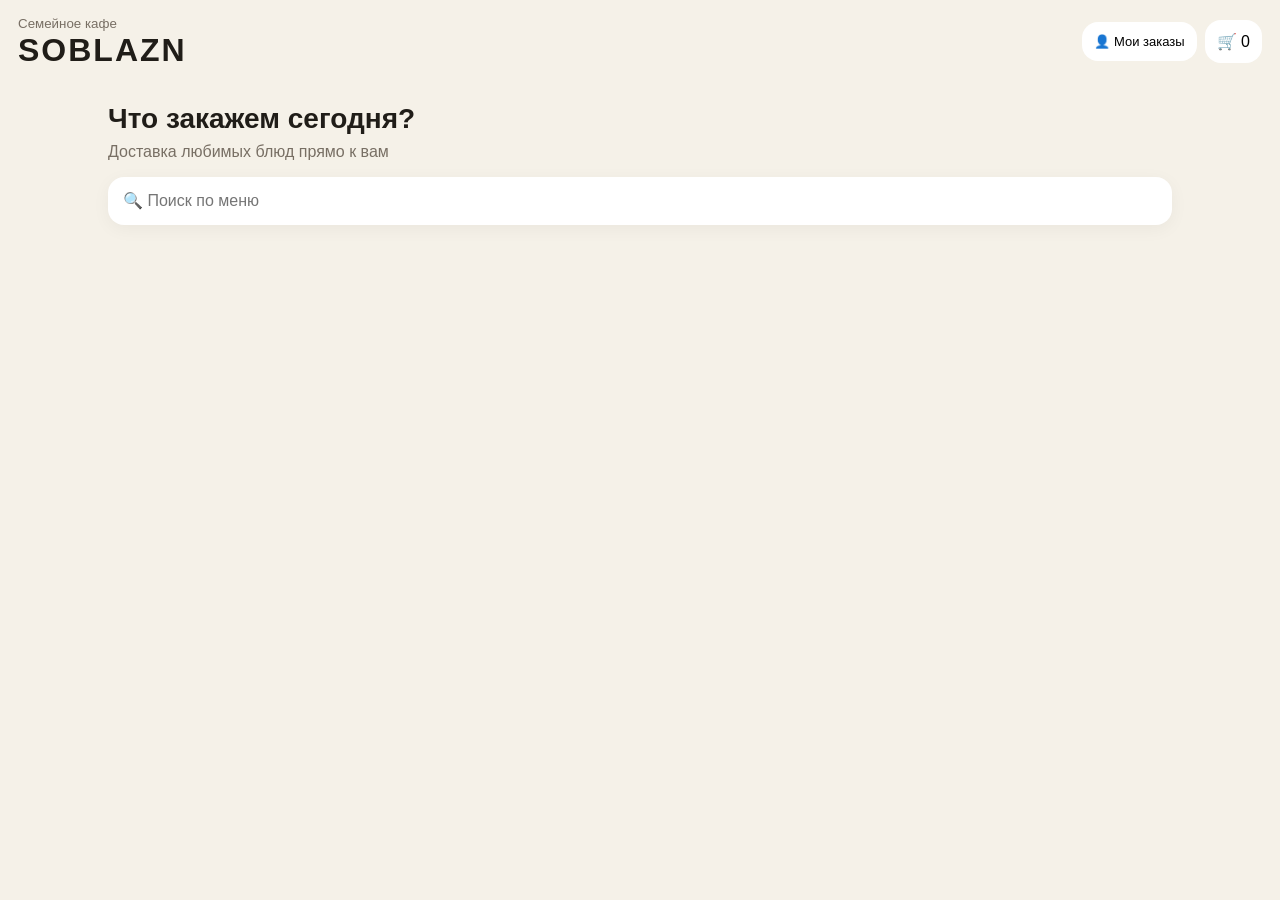
==== templates/index.html @ 17969cdb "Update index.html" ====
<!doctype html>
<html lang="ru">
<head>
  <meta charset="utf-8">
  <meta name="viewport" content="width=device-width,initial-scale=1,viewport-fit=cover">
  <title>SOBLAZN Delivery</title>
  <link rel="stylesheet" href="/static/style.css">
  <script src="https://telegram.org/js/telegram-web-app.js"></script>
</head>
<body>
<header>
  <div>
    <small>Семейное кафе</small>
    <h1>SOBLAZN</h1>
  </div>
  <div class="header-buttons">
    <button id="ordersTop" onclick="showMyOrders()">👤 Мои заказы</button>
    <button id="cartTop">🛒 <span id="cartCount">0</span></button>
  </div>
</header>

<section class="hero">
  <h2>Что закажем сегодня?</h2>
  <p>Доставка любимых блюд прямо к вам</p>
  <input id="search" placeholder="🔍 Поиск по меню">
</section>

<nav id="cats"></nav>
<main id="products"></main>

<div id="cartBar" class="cartbar hidden">
  <div>
    <b id="barCount"></b>
    <small id="barTotal"></small>
  </div>
  <button onclick="openCart()">Открыть корзину</button>
</div>

<div id="modal" class="modal hidden">
  <div class="sheet">
    <button class="close" onclick="closeModal()">✕</button>
    <div id="modalBody"></div>
  </div>
</div>

<script src="/static/app.js"></script>
</body>
</html>
---- static/style.css ----
:root{--bg:#f5f1e8;--card:#fff;--ink:#201d18;--accent:#9a2f23;--muted:#786f64}*{box-sizing:border-box}body{margin:0;background:var(--bg);color:var(--ink);font-family:Arial,sans-serif;padding-bottom:92px}header{position:sticky;top:0;z-index:5;display:flex;justify-content:space-between;align-items:center;padding:14px 18px;background:rgba(245,241,232,.95);backdrop-filter:blur(10px)}header small{color:var(--muted)}h1{margin:0;letter-spacing:2px}header button,.hero button{border:0;border-radius:16px;padding:12px;background:#fff;font-size:16px}.hero{padding:12px 18px 16px}.hero h2{font-size:28px;margin:8px 0}.hero p{color:var(--muted);margin-top:0}.hero input{width:100%;border:0;border-radius:16px;padding:15px;font-size:16px;box-shadow:0 4px 18px #0000000c}nav{display:flex;gap:8px;overflow:auto;padding:0 18px 14px;scrollbar-width:none}nav button{white-space:nowrap;border:0;background:#fff;padding:10px 14px;border-radius:999px}nav button.active{background:var(--accent);color:#fff}main{display:grid;grid-template-columns:repeat(2,minmax(0,1fr));gap:12px;padding:0 14px}.product{background:var(--card);border-radius:20px;padding:14px;min-height:180px;display:flex;flex-direction:column;box-shadow:0 5px 20px #0000000a}.thumb{height:80px;border-radius:14px;background:linear-gradient(135deg,#f0d6ae,#dba273);display:grid;place-items:center;font-size:36px}.product h3{font-size:15px;margin:10px 0 4px;line-height:1.25}.price{margin-top:auto;font-weight:bold}.add{border:0;background:var(--accent);color:#fff;border-radius:12px;padding:10px;margin-top:10px}.qty{display:flex;align-items:center;justify-content:space-between;margin-top:10px}.qty button{border:0;border-radius:10px;width:34px;height:34px;font-size:18px}.cartbar{position:fixed;bottom:12px;left:12px;right:12px;background:#201d18;color:#fff;border-radius:18px;padding:12px 14px;display:flex;justify-content:space-between;align-items:center;z-index:8}.cartbar small{display:block;color:#d7d0c7}.cartbar button{border:0;background:var(--accent);color:#fff;padding:12px;border-radius:12px}.hidden{display:none!important}.modal{position:fixed;inset:0;background:#0007;z-index:20;display:flex;align-items:flex-end}.sheet{background:var(--bg);width:100%;max-height:92vh;overflow:auto;border-radius:24px 24px 0 0;padding:22px 18px}.close{float:right;border:0;background:#fff;border-radius:50%;width:36px;height:36px}.cartrow{display:flex;justify-content:space-between;gap:10px;padding:12px 0;border-bottom:1px solid #ddd}.totals{background:#fff;border-radius:16px;padding:14px;margin:16px 0}.totals div{display:flex;justify-content:space-between;margin:8px 0}.totals .grand{font-size:20px;font-weight:bold}.form input,.form select,.form textarea{width:100%;padding:13px;margin:6px 0;border:1px solid #ddd;border-radius:12px;font-size:16px}.primary{width:100%;border:0;background:var(--accent);color:#fff;border-radius:14px;padding:15px;font-size:17px;margin-top:8px}@media(min-width:700px){main{grid-template-columns:repeat(4,1fr);max-width:1100px;margin:auto}.hero,nav{max-width:1100px;margin:auto}.sheet{max-width:620px;margin:auto;border-radius:24px}}.status-card{text-align:center}.status-main{font-size:1.25rem;font-weight:800;margin:12px 0 20px}.track{display:grid;grid-template-columns:repeat(5,1fr);gap:6px;margin:20px 0}.trackstep{opacity:.35;display:flex;flex-direction:column;align-items:center;gap:5px}.trackstep span{width:42px;height:42px;border-radius:50%;display:grid;place-items:center;background:#eee;font-size:20px}.trackstep small{font-size:11px;line-height:1.15}.trackstep.done{opacity:1}.trackstep.done span{background:#ffe3e8}.trackstep.current span{box-shadow:0 0 0 4px rgba(225,66,95,.18)}.muted{opacity:.65;font-size:13px}@media(max-width:520px){.track{gap:2px}.trackstep span{width:34px;height:34px;font-size:17px}.trackstep small{font-size:9px}}

.telegram-link{display:block;text-align:center;text-decoration:none;margin-top:14px;background:#229ED9!important;color:white!important}
.secondary{width:100%;margin-top:10px;padding:14px;border-radius:14px;border:1px solid #ddd;background:#fff;font-weight:700}

/* === SOBLAZN V8: Мои заказы === */
.header-buttons {
  display: flex;
  align-items: center;
  gap: 8px;
}

#ordersTop {
  font-size: 13px;
  white-space: nowrap;
}

.order-history-card {
  margin: 14px 0;
  padding: 16px;
  border: 1px solid rgba(0, 0, 0, 0.09);
  border-radius: 16px;
  background: #fff;
}

.order-history-card > div:first-child {
  display: flex;
  justify-content: space-between;
  align-items: flex-start;
  gap: 12px;
}

.order-history-card small {
  display: block;
  opacity: 0.65;
  font-size: 12px;
}

.order-items {
  margin: 12px 0;
}

.order-items div {
  display: flex;
  justify-content: space-between;
  gap: 10px;
  padding: 5px 0;
  font-size: 14px;
}

.order-history-total {
  display: flex;
  justify-content: space-between;
  margin: 12px 0;
  padding-top: 10px;
  border-top: 1px solid rgba(0, 0, 0, 0.08);
}

.order-history-card .primary,
.order-history-card .secondary {
  width: 100%;
  margin-top: 8px;
}

@media (max-width: 420px) {
  header h1 {
    font-size: 21px;
  }

  #ordersTop {
    padding: 8px 9px;
    font-size: 11px;
  }
}
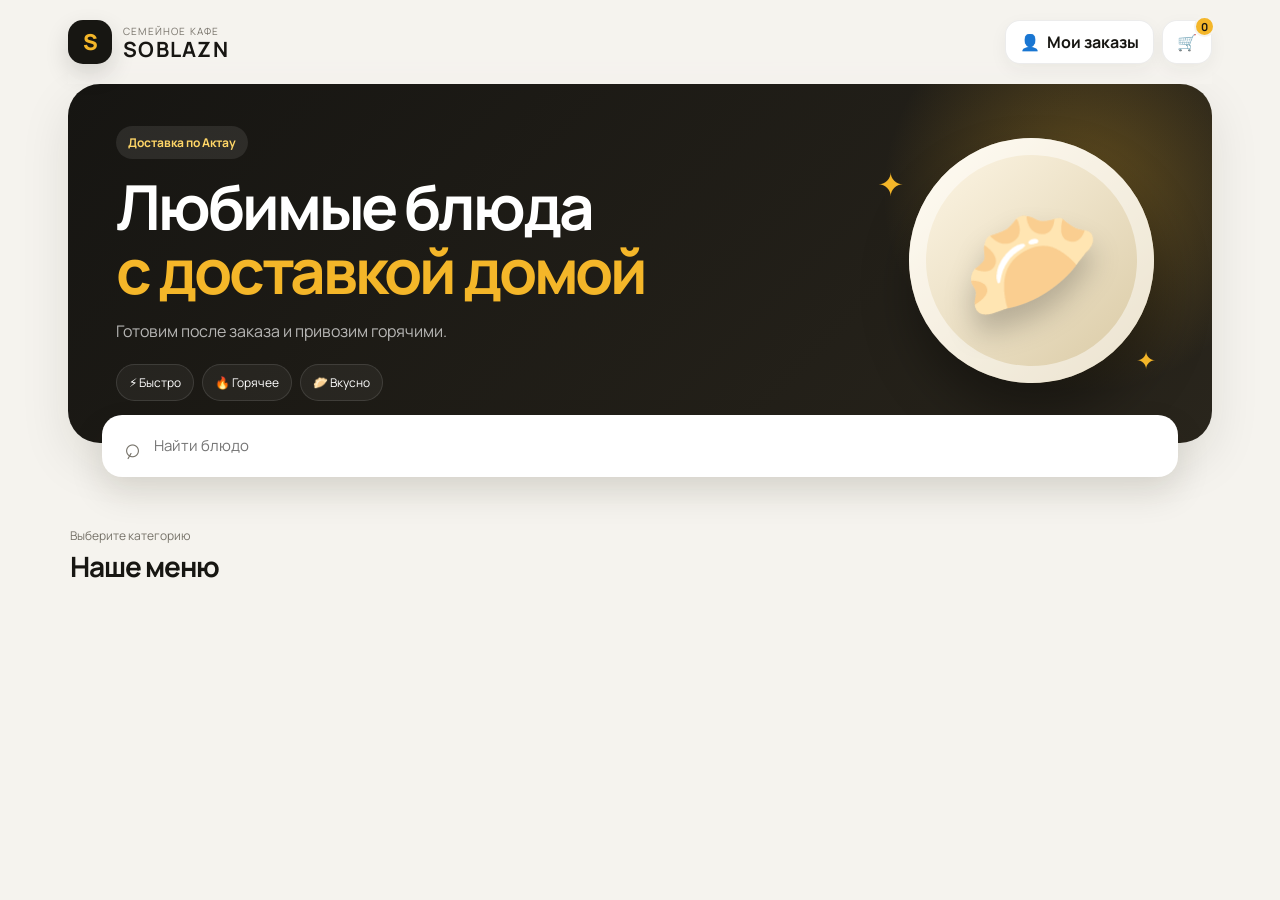
==== commit cbcdc55b: "Add files via upload" ====
--- a/templates/index.html
+++ b/templates/index.html
@@ -3,46 +3,86 @@
 <head>
   <meta charset="utf-8">
   <meta name="viewport" content="width=device-width,initial-scale=1,viewport-fit=cover">
+  <meta name="theme-color" content="#11100e">
   <title>SOBLAZN Delivery</title>
+  <link rel="preconnect" href="https://fonts.googleapis.com">
+  <link rel="preconnect" href="https://fonts.gstatic.com" crossorigin>
+  <link href="https://fonts.googleapis.com/css2?family=Manrope:wght@400;500;600;700;800&display=swap" rel="stylesheet">
   <link rel="stylesheet" href="/static/style.css">
   <script src="https://telegram.org/js/telegram-web-app.js"></script>
 </head>
 <body>
-<header>
-  <div>
-    <small>Семейное кафе</small>
-    <h1>SOBLAZN</h1>
+  <div class="app-shell">
+    <header class="topbar">
+      <div class="brand">
+        <div class="brand-mark">S</div>
+        <div>
+          <small>Семейное кафе</small>
+          <h1>SOBLAZN</h1>
+        </div>
+      </div>
+      <div class="header-buttons">
+        <button id="ordersTop" class="icon-btn orders-btn" onclick="showMyOrders()">
+          <span>👤</span><span class="desktop-label">Мои заказы</span>
+        </button>
+        <button id="cartTop" class="icon-btn cart-btn" aria-label="Корзина">
+          <span>🛒</span><span id="cartCount" class="cart-count">0</span>
+        </button>
+      </div>
+    </header>
+
+    <section class="hero">
+      <div class="hero-copy">
+        <div class="eyebrow">Доставка по Актау</div>
+        <h2>Любимые блюда<br><span>с доставкой домой</span></h2>
+        <p>Готовим после заказа и привозим горячими.</p>
+        <div class="hero-pills">
+          <span>⚡ Быстро</span>
+          <span>🔥 Горячее</span>
+          <span>🥟 Вкусно</span>
+        </div>
+      </div>
+      <div class="hero-art" aria-hidden="true">
+        <div class="plate"><span>🥟</span></div>
+        <div class="spark spark-one">✦</div>
+        <div class="spark spark-two">✦</div>
+      </div>
+    </section>
+
+    <section class="search-wrap">
+      <label class="search-box">
+        <span>⌕</span>
+        <input id="search" autocomplete="off" placeholder="Найти блюдо">
+      </label>
+    </section>
+
+    <section class="section-head">
+      <div>
+        <small>Выберите категорию</small>
+        <h2>Наше меню</h2>
+      </div>
+    </section>
+
+    <nav id="cats" class="categories" aria-label="Категории меню"></nav>
+    <main id="products" class="products"></main>
   </div>
-  <div class="header-buttons">
-    <button id="ordersTop" onclick="showMyOrders()">👤 Мои заказы</button>
-    <button id="cartTop">🛒 <span id="cartCount">0</span></button>
+
+  <div id="cartBar" class="cartbar hidden">
+    <div class="cartbar-info">
+      <span class="cartbar-icon">🛍️</span>
+      <div><b id="barCount"></b><small id="barTotal"></small></div>
+    </div>
+    <button onclick="openCart()">Корзина <span>→</span></button>
   </div>
-</header>
 
-<section class="hero">
-  <h2>Что закажем сегодня?</h2>
-  <p>Доставка любимых блюд прямо к вам</p>
-  <input id="search" placeholder="🔍 Поиск по меню">
-</section>
+  <div id="modal" class="modal hidden" onclick="event.target===this && closeModal()">
+    <div class="sheet">
+      <div class="sheet-handle"></div>
+      <button class="close" onclick="closeModal()" aria-label="Закрыть">✕</button>
+      <div id="modalBody"></div>
+    </div>
+  </div>
 
-<nav id="cats"></nav>
-<main id="products"></main>
-
-<div id="cartBar" class="cartbar hidden">
-  <div>
-    <b id="barCount"></b>
-    <small id="barTotal"></small>
-  </div>
-  <button onclick="openCart()">Открыть корзину</button>
-</div>
-
-<div id="modal" class="modal hidden">
-  <div class="sheet">
-    <button class="close" onclick="closeModal()">✕</button>
-    <div id="modalBody"></div>
-  </div>
-</div>
-
-<script src="/static/app.js"></script>
+  <script src="/static/app.js"></script>
 </body>
 </html>
--- a/static/style.css
+++ b/static/style.css
@@ -1,74 +1,37 @@
-:root{--bg:#f5f1e8;--card:#fff;--ink:#201d18;--accent:#9a2f23;--muted:#786f64}*{box-sizing:border-box}body{margin:0;background:var(--bg);color:var(--ink);font-family:Arial,sans-serif;padding-bottom:92px}header{position:sticky;top:0;z-index:5;display:flex;justify-content:space-between;align-items:center;padding:14px 18px;background:rgba(245,241,232,.95);backdrop-filter:blur(10px)}header small{color:var(--muted)}h1{margin:0;letter-spacing:2px}header button,.hero button{border:0;border-radius:16px;padding:12px;background:#fff;font-size:16px}.hero{padding:12px 18px 16px}.hero h2{font-size:28px;margin:8px 0}.hero p{color:var(--muted);margin-top:0}.hero input{width:100%;border:0;border-radius:16px;padding:15px;font-size:16px;box-shadow:0 4px 18px #0000000c}nav{display:flex;gap:8px;overflow:auto;padding:0 18px 14px;scrollbar-width:none}nav button{white-space:nowrap;border:0;background:#fff;padding:10px 14px;border-radius:999px}nav button.active{background:var(--accent);color:#fff}main{display:grid;grid-template-columns:repeat(2,minmax(0,1fr));gap:12px;padding:0 14px}.product{background:var(--card);border-radius:20px;padding:14px;min-height:180px;display:flex;flex-direction:column;box-shadow:0 5px 20px #0000000a}.thumb{height:80px;border-radius:14px;background:linear-gradient(135deg,#f0d6ae,#dba273);display:grid;place-items:center;font-size:36px}.product h3{font-size:15px;margin:10px 0 4px;line-height:1.25}.price{margin-top:auto;font-weight:bold}.add{border:0;background:var(--accent);color:#fff;border-radius:12px;padding:10px;margin-top:10px}.qty{display:flex;align-items:center;justify-content:space-between;margin-top:10px}.qty button{border:0;border-radius:10px;width:34px;height:34px;font-size:18px}.cartbar{position:fixed;bottom:12px;left:12px;right:12px;background:#201d18;color:#fff;border-radius:18px;padding:12px 14px;display:flex;justify-content:space-between;align-items:center;z-index:8}.cartbar small{display:block;color:#d7d0c7}.cartbar button{border:0;background:var(--accent);color:#fff;padding:12px;border-radius:12px}.hidden{display:none!important}.modal{position:fixed;inset:0;background:#0007;z-index:20;display:flex;align-items:flex-end}.sheet{background:var(--bg);width:100%;max-height:92vh;overflow:auto;border-radius:24px 24px 0 0;padding:22px 18px}.close{float:right;border:0;background:#fff;border-radius:50%;width:36px;height:36px}.cartrow{display:flex;justify-content:space-between;gap:10px;padding:12px 0;border-bottom:1px solid #ddd}.totals{background:#fff;border-radius:16px;padding:14px;margin:16px 0}.totals div{display:flex;justify-content:space-between;margin:8px 0}.totals .grand{font-size:20px;font-weight:bold}.form input,.form select,.form textarea{width:100%;padding:13px;margin:6px 0;border:1px solid #ddd;border-radius:12px;font-size:16px}.primary{width:100%;border:0;background:var(--accent);color:#fff;border-radius:14px;padding:15px;font-size:17px;margin-top:8px}@media(min-width:700px){main{grid-template-columns:repeat(4,1fr);max-width:1100px;margin:auto}.hero,nav{max-width:1100px;margin:auto}.sheet{max-width:620px;margin:auto;border-radius:24px}}.status-card{text-align:center}.status-main{font-size:1.25rem;font-weight:800;margin:12px 0 20px}.track{display:grid;grid-template-columns:repeat(5,1fr);gap:6px;margin:20px 0}.trackstep{opacity:.35;display:flex;flex-direction:column;align-items:center;gap:5px}.trackstep span{width:42px;height:42px;border-radius:50%;display:grid;place-items:center;background:#eee;font-size:20px}.trackstep small{font-size:11px;line-height:1.15}.trackstep.done{opacity:1}.trackstep.done span{background:#ffe3e8}.trackstep.current span{box-shadow:0 0 0 4px rgba(225,66,95,.18)}.muted{opacity:.65;font-size:13px}@media(max-width:520px){.track{gap:2px}.trackstep span{width:34px;height:34px;font-size:17px}.trackstep small{font-size:9px}}
-
-.telegram-link{display:block;text-align:center;text-decoration:none;margin-top:14px;background:#229ED9!important;color:white!important}
-.secondary{width:100%;margin-top:10px;padding:14px;border-radius:14px;border:1px solid #ddd;background:#fff;font-weight:700}
-
-/* === SOBLAZN V8: Мои заказы === */
-.header-buttons {
-  display: flex;
-  align-items: center;
-  gap: 8px;
+:root {
+  --bg: #f5f3ee;
+  --surface: #ffffff;
+  --ink: #171612;
+  --muted: #77736a;
+  --gold: #f4b629;
+  --gold-2: #ffd667;
+  --dark: #171612;
+  --line: rgba(23,22,18,.08);
+  --shadow: 0 18px 50px rgba(34,28,14,.10);
+  --radius: 24px;
 }
-
-#ordersTop {
-  font-size: 13px;
-  white-space: nowrap;
-}
-
-.order-history-card {
-  margin: 14px 0;
-  padding: 16px;
-  border: 1px solid rgba(0, 0, 0, 0.09);
-  border-radius: 16px;
-  background: #fff;
-}
-
-.order-history-card > div:first-child {
-  display: flex;
-  justify-content: space-between;
-  align-items: flex-start;
-  gap: 12px;
-}
-
-.order-history-card small {
-  display: block;
-  opacity: 0.65;
-  font-size: 12px;
-}
-
-.order-items {
-  margin: 12px 0;
-}
-
-.order-items div {
-  display: flex;
-  justify-content: space-between;
-  gap: 10px;
-  padding: 5px 0;
-  font-size: 14px;
-}
-
-.order-history-total {
-  display: flex;
-  justify-content: space-between;
-  margin: 12px 0;
-  padding-top: 10px;
-  border-top: 1px solid rgba(0, 0, 0, 0.08);
-}
-
-.order-history-card .primary,
-.order-history-card .secondary {
-  width: 100%;
-  margin-top: 8px;
-}
-
-@media (max-width: 420px) {
-  header h1 {
-    font-size: 21px;
-  }
-
-  #ordersTop {
-    padding: 8px 9px;
-    font-size: 11px;
-  }
-}
+*{box-sizing:border-box}
+html{scroll-behavior:smooth}
+body{margin:0;font-family:Manrope,system-ui,-apple-system,sans-serif;background:var(--bg);color:var(--ink);padding-bottom:110px}
+button,input,textarea,select{font:inherit}
+button{cursor:pointer}
+.app-shell{width:min(1180px,100%);margin:auto;padding:0 18px}
+.topbar{height:84px;display:flex;align-items:center;justify-content:space-between;position:sticky;top:0;z-index:20;background:rgba(245,243,238,.88);backdrop-filter:blur(16px)}
+.brand{display:flex;align-items:center;gap:11px}.brand-mark{width:44px;height:44px;border-radius:15px;background:var(--dark);color:var(--gold);display:grid;place-items:center;font-weight:800;font-size:22px;box-shadow:0 10px 25px rgba(0,0,0,.14)}
+.brand small{display:block;color:var(--muted);font-size:10px;letter-spacing:.12em;text-transform:uppercase}.brand h1{margin:1px 0 0;font-size:21px;line-height:1;letter-spacing:.06em}
+.header-buttons{display:flex;gap:8px}.icon-btn{border:1px solid var(--line);background:var(--surface);height:44px;border-radius:15px;padding:0 14px;display:flex;align-items:center;gap:7px;font-weight:700;color:var(--ink);box-shadow:0 6px 18px rgba(35,30,20,.05)}.cart-btn{position:relative;min-width:48px;justify-content:center}.cart-count{position:absolute;right:-4px;top:-5px;min-width:21px;height:21px;border-radius:20px;background:var(--gold);display:grid;place-items:center;font-size:11px;border:2px solid var(--bg)}
+.hero{min-height:330px;border-radius:32px;background:linear-gradient(135deg,#161512 0%,#29251c 100%);color:#fff;padding:42px 48px;display:grid;grid-template-columns:1.25fr .75fr;align-items:center;overflow:hidden;position:relative;box-shadow:var(--shadow)}
+.hero:before{content:"";position:absolute;width:420px;height:420px;border-radius:50%;background:radial-gradient(circle,rgba(244,182,41,.30),transparent 67%);right:-80px;top:-100px}.hero-copy{position:relative;z-index:2}.eyebrow{display:inline-flex;padding:8px 12px;border-radius:99px;background:rgba(255,255,255,.09);font-size:12px;font-weight:700;color:var(--gold-2);margin-bottom:16px}.hero h2{font-size:clamp(34px,5vw,62px);line-height:1.03;margin:0;letter-spacing:-.05em}.hero h2 span{color:var(--gold)}.hero p{color:rgba(255,255,255,.68);font-size:16px;margin:17px 0 22px}.hero-pills{display:flex;flex-wrap:wrap;gap:8px}.hero-pills span{font-size:12px;padding:9px 12px;border:1px solid rgba(255,255,255,.11);border-radius:99px;background:rgba(255,255,255,.05)}
+.hero-art{position:relative;height:250px;z-index:2}.plate{position:absolute;right:10px;top:0;width:245px;height:245px;border-radius:50%;background:linear-gradient(145deg,#fff8e8,#d8c8a2);display:grid;place-items:center;box-shadow:0 30px 50px rgba(0,0,0,.35),inset 0 0 0 17px rgba(255,255,255,.48);transform:rotate(-8deg)}.plate span{font-size:110px;filter:drop-shadow(0 18px 14px rgba(0,0,0,.22));transform:rotate(8deg)}.spark{position:absolute;color:var(--gold);font-size:32px}.spark-one{right:260px;top:24px}.spark-two{right:8px;bottom:12px;font-size:24px}
+.search-wrap{margin-top:-28px;position:relative;z-index:5;padding:0 34px}.search-box{height:62px;background:#fff;border-radius:20px;display:flex;align-items:center;gap:12px;padding:0 20px;box-shadow:0 16px 35px rgba(40,32,12,.12);border:1px solid rgba(255,255,255,.7)}.search-box span{font-size:28px;color:var(--muted);transform:rotate(-15deg)}.search-box input{border:0;outline:0;width:100%;font-size:15px;background:transparent;color:var(--ink)}
+.section-head{display:flex;justify-content:space-between;align-items:end;margin:46px 2px 14px}.section-head small{color:var(--muted);font-size:12px}.section-head h2{margin:2px 0 0;font-size:28px;letter-spacing:-.04em}
+.categories{display:flex;gap:9px;overflow-x:auto;padding:3px 2px 13px;scrollbar-width:none;position:sticky;top:83px;z-index:15;background:linear-gradient(var(--bg) 72%,transparent)}.categories::-webkit-scrollbar{display:none}.categories button{flex:0 0 auto;border:1px solid var(--line);background:#fff;color:var(--muted);border-radius:14px;padding:11px 16px;font-weight:700;font-size:13px;transition:.2s}.categories button.active{background:var(--dark);color:#fff;border-color:var(--dark);box-shadow:0 8px 20px rgba(0,0,0,.16)}
+.products{display:grid;grid-template-columns:repeat(4,1fr);gap:15px;padding:6px 0 28px}.product{background:var(--surface);border-radius:22px;padding:12px;min-width:0;border:1px solid rgba(23,22,18,.05);box-shadow:0 10px 30px rgba(38,31,17,.06);display:flex;flex-direction:column;transition:.22s}.product:hover{transform:translateY(-3px);box-shadow:0 18px 38px rgba(38,31,17,.10)}.thumb{height:155px;border-radius:17px;background:linear-gradient(145deg,#fff8e6,#f0dca8);display:grid;place-items:center;font-size:68px;position:relative;overflow:hidden}.thumb:after{content:"";position:absolute;width:105px;height:18px;border-radius:50%;background:rgba(38,28,7,.13);bottom:18px;filter:blur(8px)}.thumb::first-letter{position:relative;z-index:2}.product h3{font-size:15px;line-height:1.32;margin:14px 4px 8px;min-height:40px}.price{font-weight:800;font-size:18px;margin:0 4px 12px}.add,.primary{width:100%;border:0;background:var(--gold);color:#17120a;border-radius:14px;padding:12px 14px;font-weight:800;transition:.2s}.add:hover,.primary:hover{filter:brightness(.97);transform:translateY(-1px)}.qty{display:grid;grid-template-columns:42px 1fr 42px;align-items:center;text-align:center;background:#f5f2e9;border-radius:14px;overflow:hidden}.qty button,.cartrow button{border:0;background:transparent;font-size:22px;height:43px;font-weight:700}.qty b{font-size:15px}
+.cartbar{position:fixed;left:50%;bottom:max(18px,env(safe-area-inset-bottom));transform:translateX(-50%);z-index:30;width:min(650px,calc(100% - 28px));background:var(--dark);color:#fff;border-radius:22px;padding:10px 10px 10px 14px;display:flex;align-items:center;justify-content:space-between;box-shadow:0 20px 55px rgba(0,0,0,.3)}.cartbar-info{display:flex;align-items:center;gap:10px}.cartbar-icon{width:43px;height:43px;border-radius:14px;background:rgba(255,255,255,.08);display:grid;place-items:center}.cartbar b,.cartbar small{display:block}.cartbar small{color:rgba(255,255,255,.65);font-size:12px;margin-top:2px}.cartbar button{border:0;border-radius:15px;background:var(--gold);font-weight:800;padding:13px 18px;color:#18130b}.cartbar button span{margin-left:6px}.hidden{display:none!important}
+.modal{position:fixed;inset:0;background:rgba(12,11,9,.62);backdrop-filter:blur(6px);z-index:50;display:flex;align-items:flex-end;justify-content:center;padding:18px}.sheet{width:min(680px,100%);max-height:90vh;overflow:auto;background:#fff;border-radius:28px 28px 22px 22px;padding:28px 22px 24px;position:relative;box-shadow:0 -20px 60px rgba(0,0,0,.24)}.sheet-handle{width:46px;height:5px;border-radius:5px;background:#dedbd3;position:absolute;top:10px;left:50%;transform:translateX(-50%)}.close{position:absolute;right:17px;top:18px;width:38px;height:38px;border-radius:13px;border:0;background:#f3f1ec;color:#666}.sheet h2{margin:4px 48px 20px 0;font-size:26px;letter-spacing:-.04em}.cartrow{display:flex;justify-content:space-between;align-items:center;gap:12px;padding:14px 0;border-bottom:1px solid var(--line)}.cartrow small{color:var(--muted)}.cartrow>div:last-child{display:flex;align-items:center;gap:6px;background:#f5f2ea;border-radius:12px;padding:0 4px}.totals{margin:18px 0}.totals>div{display:flex;justify-content:space-between;padding:6px 0;color:var(--muted)}.totals .grand{font-size:19px;color:var(--ink);border-top:1px solid var(--line);padding-top:14px;margin-top:8px}.form{display:grid;gap:11px}.form input,.form textarea,.form select{width:100%;border:1px solid var(--line);background:#f8f7f3;border-radius:14px;padding:14px;outline:none}.form textarea{min-height:88px;resize:vertical}.form input:focus,.form textarea:focus,.form select:focus{border-color:var(--gold);box-shadow:0 0 0 3px rgba(244,182,41,.13)}.secondary{width:100%;border:1px solid var(--line);background:#f7f5f0;color:var(--ink);border-radius:14px;padding:12px 14px;font-weight:750}.telegram-link{display:block;text-align:center;text-decoration:none;margin:14px 0}.muted{color:var(--muted);font-size:13px}
+.status-card{text-align:center}.status-main{display:inline-block;background:#fff6da;color:#7f5a00;border-radius:99px;padding:9px 14px;font-weight:800;font-size:13px}.track{display:grid;grid-template-columns:repeat(5,1fr);gap:4px;margin:26px 0}.trackstep{position:relative;opacity:.38}.trackstep:after{content:"";position:absolute;height:3px;background:#ddd9cf;left:65%;right:-35%;top:18px}.trackstep:last-child:after{display:none}.trackstep span{width:38px;height:38px;border-radius:50%;background:#eeeae1;display:grid;place-items:center;margin:auto;position:relative;z-index:2}.trackstep small{display:block;font-size:9px;margin-top:7px}.trackstep.done{opacity:1}.trackstep.done span{background:var(--gold)}.trackstep.done:after{background:var(--gold)}
+.order-history-card{margin:14px 0;padding:16px;border:1px solid var(--line);border-radius:18px;background:#fff}.order-history-card>div:first-child{display:flex;justify-content:space-between;gap:12px}.order-history-card small{color:var(--muted);font-size:11px}.order-items{margin:12px 0}.order-items div{display:flex;justify-content:space-between;gap:10px;padding:5px 0;font-size:13px}.order-history-total{display:flex;justify-content:space-between;padding:12px 0;border-top:1px solid var(--line)}.order-history-card .primary,.order-history-card .secondary{margin-top:8px}
+@media(max-width:900px){.products{grid-template-columns:repeat(3,1fr)}.hero{grid-template-columns:1fr .65fr;padding:36px}.plate{width:210px;height:210px}.plate span{font-size:92px}}
+@media(max-width:650px){body{padding-bottom:100px}.app-shell{padding:0 12px}.topbar{height:72px}.brand-mark{width:40px;height:40px}.brand h1{font-size:18px}.desktop-label{display:none}.icon-btn{padding:0 12px;height:41px}.hero{min-height:278px;padding:29px 24px;grid-template-columns:1fr;border-radius:26px}.hero h2{font-size:36px}.hero p{font-size:13px;margin:13px 0 18px}.hero-art{position:absolute;right:-55px;bottom:-60px;height:190px;width:190px;opacity:.56}.plate{width:185px;height:185px}.plate span{font-size:80px}.spark{display:none}.search-wrap{padding:0 13px;margin-top:-25px}.search-box{height:56px;border-radius:17px}.section-head{margin-top:36px}.section-head h2{font-size:24px}.categories{top:71px;margin:0 -12px;padding-left:12px;padding-right:12px}.products{grid-template-columns:repeat(2,1fr);gap:10px}.product{padding:9px;border-radius:18px}.thumb{height:122px;font-size:55px;border-radius:14px}.product h3{font-size:13px;margin:11px 3px 7px;min-height:35px}.price{font-size:16px;margin:0 3px 9px}.add{padding:10px 8px;font-size:12px}.qty{grid-template-columns:36px 1fr 36px}.qty button{height:38px}.modal{padding:0;align-items:flex-end}.sheet{border-radius:27px 27px 0 0;max-height:92vh;padding-bottom:max(24px,env(safe-area-inset-bottom))}.trackstep small{font-size:8px}}
+@media(max-width:360px){.hero h2{font-size:31px}.products{gap:8px}.thumb{height:106px}.product h3{font-size:12px}.price{font-size:15px}}
+.empty-state{grid-column:1/-1;text-align:center;padding:54px 20px;color:var(--muted)}.empty-state div{font-size:40px;margin-bottom:10px}.empty-state b,.empty-state small{display:block}.empty-state b{color:var(--ink);margin-bottom:5px}
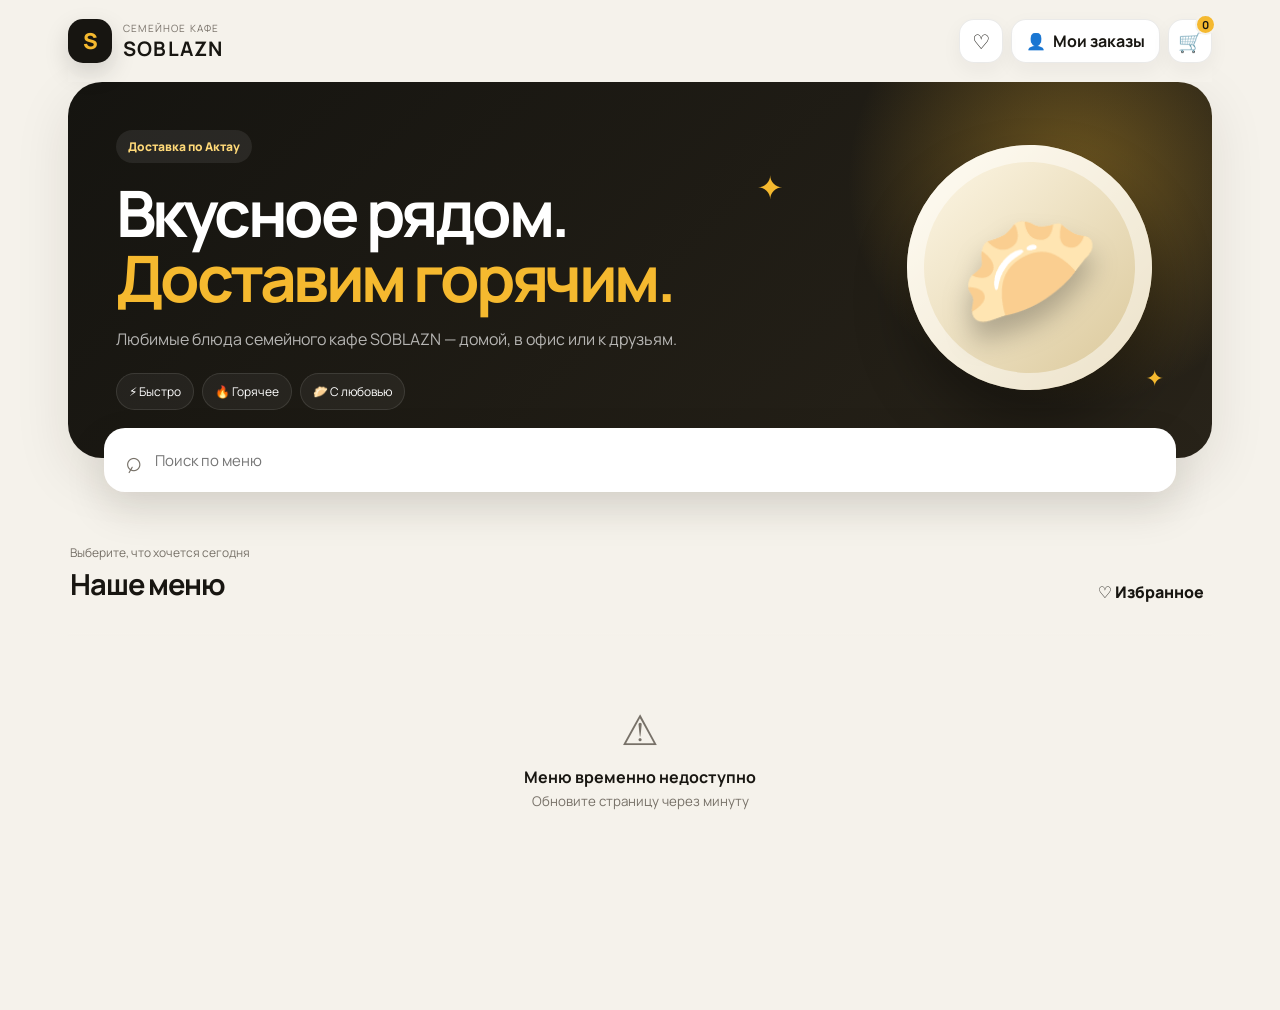
==== commit fc6e338f: "Add files via upload" ====
--- a/templates/index.html
+++ b/templates/index.html
@@ -3,86 +3,62 @@
 <head>
   <meta charset="utf-8">
   <meta name="viewport" content="width=device-width,initial-scale=1,viewport-fit=cover">
-  <meta name="theme-color" content="#11100e">
+  <meta name="theme-color" content="#14120f">
   <title>SOBLAZN Delivery</title>
   <link rel="preconnect" href="https://fonts.googleapis.com">
   <link rel="preconnect" href="https://fonts.gstatic.com" crossorigin>
   <link href="https://fonts.googleapis.com/css2?family=Manrope:wght@400;500;600;700;800&display=swap" rel="stylesheet">
-  <link rel="stylesheet" href="/static/style.css">
+  <link rel="stylesheet" href="/static/style.css?v=10.0.0">
   <script src="https://telegram.org/js/telegram-web-app.js"></script>
 </head>
 <body>
   <div class="app-shell">
     <header class="topbar">
-      <div class="brand">
-        <div class="brand-mark">S</div>
-        <div>
-          <small>Семейное кафе</small>
-          <h1>SOBLAZN</h1>
-        </div>
-      </div>
-      <div class="header-buttons">
-        <button id="ordersTop" class="icon-btn orders-btn" onclick="showMyOrders()">
-          <span>👤</span><span class="desktop-label">Мои заказы</span>
-        </button>
-        <button id="cartTop" class="icon-btn cart-btn" aria-label="Корзина">
-          <span>🛒</span><span id="cartCount" class="cart-count">0</span>
-        </button>
+      <a class="brand" href="#top" aria-label="SOBLAZN Delivery">
+        <span class="brand-mark">S</span>
+        <span class="brand-copy"><small>Семейное кафе</small><strong>SOBLAZN</strong></span>
+      </a>
+      <div class="header-actions">
+        <button class="round-action" onclick="showFavorites()" aria-label="Избранное">♡</button>
+        <button id="ordersTop" class="pill-action" onclick="showMyOrders()"><span>👤</span><span class="action-label">Мои заказы</span></button>
+        <button id="cartTop" class="round-action cart-action" aria-label="Корзина"><span>🛒</span><b id="cartCount">0</b></button>
       </div>
     </header>
 
-    <section class="hero">
-      <div class="hero-copy">
-        <div class="eyebrow">Доставка по Актау</div>
-        <h2>Любимые блюда<br><span>с доставкой домой</span></h2>
-        <p>Готовим после заказа и привозим горячими.</p>
-        <div class="hero-pills">
-          <span>⚡ Быстро</span>
-          <span>🔥 Горячее</span>
-          <span>🥟 Вкусно</span>
+    <main id="top">
+      <section class="hero">
+        <div class="hero-content">
+          <span class="hero-kicker">Доставка по Актау</span>
+          <h1>Вкусное рядом.<br><em>Доставим горячим.</em></h1>
+          <p>Любимые блюда семейного кафе SOBLAZN — домой, в офис или к друзьям.</p>
+          <div class="hero-benefits"><span>⚡ Быстро</span><span>🔥 Горячее</span><span>🥟 С любовью</span></div>
         </div>
-      </div>
-      <div class="hero-art" aria-hidden="true">
-        <div class="plate"><span>🥟</span></div>
-        <div class="spark spark-one">✦</div>
-        <div class="spark spark-two">✦</div>
-      </div>
-    </section>
+        <div class="hero-visual" aria-hidden="true"><div class="dish-orbit"><span>🥟</span></div><i>✦</i><i>✦</i></div>
+      </section>
 
-    <section class="search-wrap">
-      <label class="search-box">
-        <span>⌕</span>
-        <input id="search" autocomplete="off" placeholder="Найти блюдо">
-      </label>
-    </section>
+      <section class="search-panel">
+        <label class="search-field"><span>⌕</span><input id="search" autocomplete="off" placeholder="Поиск по меню"></label>
+      </section>
 
-    <section class="section-head">
-      <div>
-        <small>Выберите категорию</small>
-        <h2>Наше меню</h2>
-      </div>
-    </section>
+      <section class="menu-heading">
+        <div><span>Выберите, что хочется сегодня</span><h2>Наше меню</h2></div>
+        <button class="favorites-link" onclick="showFavorites()">♡ Избранное</button>
+      </section>
 
-    <nav id="cats" class="categories" aria-label="Категории меню"></nav>
-    <main id="products" class="products"></main>
+      <nav id="cats" class="categories" aria-label="Категории"></nav>
+      <section id="products" class="products" aria-live="polite"></section>
+    </main>
   </div>
 
-  <div id="cartBar" class="cartbar hidden">
-    <div class="cartbar-info">
-      <span class="cartbar-icon">🛍️</span>
-      <div><b id="barCount"></b><small id="barTotal"></small></div>
-    </div>
-    <button onclick="openCart()">Корзина <span>→</span></button>
+  <aside id="cartBar" class="cartbar hidden">
+    <div class="cartbar-summary"><span>🛍️</span><div><b id="barCount"></b><small id="barTotal"></small></div></div>
+    <button onclick="openCart()">Открыть корзину <span>→</span></button>
+  </aside>
+
+  <div id="modal" class="modal hidden" onclick="event.target===this && closeModal()">
+    <section class="sheet"><div class="sheet-handle"></div><button class="close" onclick="closeModal()" aria-label="Закрыть">×</button><div id="modalBody"></div></section>
   </div>
 
-  <div id="modal" class="modal hidden" onclick="event.target===this && closeModal()">
-    <div class="sheet">
-      <div class="sheet-handle"></div>
-      <button class="close" onclick="closeModal()" aria-label="Закрыть">✕</button>
-      <div id="modalBody"></div>
-    </div>
-  </div>
-
-  <script src="/static/app.js"></script>
+  <script src="/static/app.js?v=10.0.0"></script>
 </body>
 </html>
--- a/static/style.css
+++ b/static/style.css
@@ -1,37 +1,12 @@
-:root {
-  --bg: #f5f3ee;
-  --surface: #ffffff;
-  --ink: #171612;
-  --muted: #77736a;
-  --gold: #f4b629;
-  --gold-2: #ffd667;
-  --dark: #171612;
-  --line: rgba(23,22,18,.08);
-  --shadow: 0 18px 50px rgba(34,28,14,.10);
-  --radius: 24px;
-}
-*{box-sizing:border-box}
-html{scroll-behavior:smooth}
-body{margin:0;font-family:Manrope,system-ui,-apple-system,sans-serif;background:var(--bg);color:var(--ink);padding-bottom:110px}
-button,input,textarea,select{font:inherit}
-button{cursor:pointer}
-.app-shell{width:min(1180px,100%);margin:auto;padding:0 18px}
-.topbar{height:84px;display:flex;align-items:center;justify-content:space-between;position:sticky;top:0;z-index:20;background:rgba(245,243,238,.88);backdrop-filter:blur(16px)}
-.brand{display:flex;align-items:center;gap:11px}.brand-mark{width:44px;height:44px;border-radius:15px;background:var(--dark);color:var(--gold);display:grid;place-items:center;font-weight:800;font-size:22px;box-shadow:0 10px 25px rgba(0,0,0,.14)}
-.brand small{display:block;color:var(--muted);font-size:10px;letter-spacing:.12em;text-transform:uppercase}.brand h1{margin:1px 0 0;font-size:21px;line-height:1;letter-spacing:.06em}
-.header-buttons{display:flex;gap:8px}.icon-btn{border:1px solid var(--line);background:var(--surface);height:44px;border-radius:15px;padding:0 14px;display:flex;align-items:center;gap:7px;font-weight:700;color:var(--ink);box-shadow:0 6px 18px rgba(35,30,20,.05)}.cart-btn{position:relative;min-width:48px;justify-content:center}.cart-count{position:absolute;right:-4px;top:-5px;min-width:21px;height:21px;border-radius:20px;background:var(--gold);display:grid;place-items:center;font-size:11px;border:2px solid var(--bg)}
-.hero{min-height:330px;border-radius:32px;background:linear-gradient(135deg,#161512 0%,#29251c 100%);color:#fff;padding:42px 48px;display:grid;grid-template-columns:1.25fr .75fr;align-items:center;overflow:hidden;position:relative;box-shadow:var(--shadow)}
-.hero:before{content:"";position:absolute;width:420px;height:420px;border-radius:50%;background:radial-gradient(circle,rgba(244,182,41,.30),transparent 67%);right:-80px;top:-100px}.hero-copy{position:relative;z-index:2}.eyebrow{display:inline-flex;padding:8px 12px;border-radius:99px;background:rgba(255,255,255,.09);font-size:12px;font-weight:700;color:var(--gold-2);margin-bottom:16px}.hero h2{font-size:clamp(34px,5vw,62px);line-height:1.03;margin:0;letter-spacing:-.05em}.hero h2 span{color:var(--gold)}.hero p{color:rgba(255,255,255,.68);font-size:16px;margin:17px 0 22px}.hero-pills{display:flex;flex-wrap:wrap;gap:8px}.hero-pills span{font-size:12px;padding:9px 12px;border:1px solid rgba(255,255,255,.11);border-radius:99px;background:rgba(255,255,255,.05)}
-.hero-art{position:relative;height:250px;z-index:2}.plate{position:absolute;right:10px;top:0;width:245px;height:245px;border-radius:50%;background:linear-gradient(145deg,#fff8e8,#d8c8a2);display:grid;place-items:center;box-shadow:0 30px 50px rgba(0,0,0,.35),inset 0 0 0 17px rgba(255,255,255,.48);transform:rotate(-8deg)}.plate span{font-size:110px;filter:drop-shadow(0 18px 14px rgba(0,0,0,.22));transform:rotate(8deg)}.spark{position:absolute;color:var(--gold);font-size:32px}.spark-one{right:260px;top:24px}.spark-two{right:8px;bottom:12px;font-size:24px}
-.search-wrap{margin-top:-28px;position:relative;z-index:5;padding:0 34px}.search-box{height:62px;background:#fff;border-radius:20px;display:flex;align-items:center;gap:12px;padding:0 20px;box-shadow:0 16px 35px rgba(40,32,12,.12);border:1px solid rgba(255,255,255,.7)}.search-box span{font-size:28px;color:var(--muted);transform:rotate(-15deg)}.search-box input{border:0;outline:0;width:100%;font-size:15px;background:transparent;color:var(--ink)}
-.section-head{display:flex;justify-content:space-between;align-items:end;margin:46px 2px 14px}.section-head small{color:var(--muted);font-size:12px}.section-head h2{margin:2px 0 0;font-size:28px;letter-spacing:-.04em}
-.categories{display:flex;gap:9px;overflow-x:auto;padding:3px 2px 13px;scrollbar-width:none;position:sticky;top:83px;z-index:15;background:linear-gradient(var(--bg) 72%,transparent)}.categories::-webkit-scrollbar{display:none}.categories button{flex:0 0 auto;border:1px solid var(--line);background:#fff;color:var(--muted);border-radius:14px;padding:11px 16px;font-weight:700;font-size:13px;transition:.2s}.categories button.active{background:var(--dark);color:#fff;border-color:var(--dark);box-shadow:0 8px 20px rgba(0,0,0,.16)}
-.products{display:grid;grid-template-columns:repeat(4,1fr);gap:15px;padding:6px 0 28px}.product{background:var(--surface);border-radius:22px;padding:12px;min-width:0;border:1px solid rgba(23,22,18,.05);box-shadow:0 10px 30px rgba(38,31,17,.06);display:flex;flex-direction:column;transition:.22s}.product:hover{transform:translateY(-3px);box-shadow:0 18px 38px rgba(38,31,17,.10)}.thumb{height:155px;border-radius:17px;background:linear-gradient(145deg,#fff8e6,#f0dca8);display:grid;place-items:center;font-size:68px;position:relative;overflow:hidden}.thumb:after{content:"";position:absolute;width:105px;height:18px;border-radius:50%;background:rgba(38,28,7,.13);bottom:18px;filter:blur(8px)}.thumb::first-letter{position:relative;z-index:2}.product h3{font-size:15px;line-height:1.32;margin:14px 4px 8px;min-height:40px}.price{font-weight:800;font-size:18px;margin:0 4px 12px}.add,.primary{width:100%;border:0;background:var(--gold);color:#17120a;border-radius:14px;padding:12px 14px;font-weight:800;transition:.2s}.add:hover,.primary:hover{filter:brightness(.97);transform:translateY(-1px)}.qty{display:grid;grid-template-columns:42px 1fr 42px;align-items:center;text-align:center;background:#f5f2e9;border-radius:14px;overflow:hidden}.qty button,.cartrow button{border:0;background:transparent;font-size:22px;height:43px;font-weight:700}.qty b{font-size:15px}
-.cartbar{position:fixed;left:50%;bottom:max(18px,env(safe-area-inset-bottom));transform:translateX(-50%);z-index:30;width:min(650px,calc(100% - 28px));background:var(--dark);color:#fff;border-radius:22px;padding:10px 10px 10px 14px;display:flex;align-items:center;justify-content:space-between;box-shadow:0 20px 55px rgba(0,0,0,.3)}.cartbar-info{display:flex;align-items:center;gap:10px}.cartbar-icon{width:43px;height:43px;border-radius:14px;background:rgba(255,255,255,.08);display:grid;place-items:center}.cartbar b,.cartbar small{display:block}.cartbar small{color:rgba(255,255,255,.65);font-size:12px;margin-top:2px}.cartbar button{border:0;border-radius:15px;background:var(--gold);font-weight:800;padding:13px 18px;color:#18130b}.cartbar button span{margin-left:6px}.hidden{display:none!important}
-.modal{position:fixed;inset:0;background:rgba(12,11,9,.62);backdrop-filter:blur(6px);z-index:50;display:flex;align-items:flex-end;justify-content:center;padding:18px}.sheet{width:min(680px,100%);max-height:90vh;overflow:auto;background:#fff;border-radius:28px 28px 22px 22px;padding:28px 22px 24px;position:relative;box-shadow:0 -20px 60px rgba(0,0,0,.24)}.sheet-handle{width:46px;height:5px;border-radius:5px;background:#dedbd3;position:absolute;top:10px;left:50%;transform:translateX(-50%)}.close{position:absolute;right:17px;top:18px;width:38px;height:38px;border-radius:13px;border:0;background:#f3f1ec;color:#666}.sheet h2{margin:4px 48px 20px 0;font-size:26px;letter-spacing:-.04em}.cartrow{display:flex;justify-content:space-between;align-items:center;gap:12px;padding:14px 0;border-bottom:1px solid var(--line)}.cartrow small{color:var(--muted)}.cartrow>div:last-child{display:flex;align-items:center;gap:6px;background:#f5f2ea;border-radius:12px;padding:0 4px}.totals{margin:18px 0}.totals>div{display:flex;justify-content:space-between;padding:6px 0;color:var(--muted)}.totals .grand{font-size:19px;color:var(--ink);border-top:1px solid var(--line);padding-top:14px;margin-top:8px}.form{display:grid;gap:11px}.form input,.form textarea,.form select{width:100%;border:1px solid var(--line);background:#f8f7f3;border-radius:14px;padding:14px;outline:none}.form textarea{min-height:88px;resize:vertical}.form input:focus,.form textarea:focus,.form select:focus{border-color:var(--gold);box-shadow:0 0 0 3px rgba(244,182,41,.13)}.secondary{width:100%;border:1px solid var(--line);background:#f7f5f0;color:var(--ink);border-radius:14px;padding:12px 14px;font-weight:750}.telegram-link{display:block;text-align:center;text-decoration:none;margin:14px 0}.muted{color:var(--muted);font-size:13px}
-.status-card{text-align:center}.status-main{display:inline-block;background:#fff6da;color:#7f5a00;border-radius:99px;padding:9px 14px;font-weight:800;font-size:13px}.track{display:grid;grid-template-columns:repeat(5,1fr);gap:4px;margin:26px 0}.trackstep{position:relative;opacity:.38}.trackstep:after{content:"";position:absolute;height:3px;background:#ddd9cf;left:65%;right:-35%;top:18px}.trackstep:last-child:after{display:none}.trackstep span{width:38px;height:38px;border-radius:50%;background:#eeeae1;display:grid;place-items:center;margin:auto;position:relative;z-index:2}.trackstep small{display:block;font-size:9px;margin-top:7px}.trackstep.done{opacity:1}.trackstep.done span{background:var(--gold)}.trackstep.done:after{background:var(--gold)}
-.order-history-card{margin:14px 0;padding:16px;border:1px solid var(--line);border-radius:18px;background:#fff}.order-history-card>div:first-child{display:flex;justify-content:space-between;gap:12px}.order-history-card small{color:var(--muted);font-size:11px}.order-items{margin:12px 0}.order-items div{display:flex;justify-content:space-between;gap:10px;padding:5px 0;font-size:13px}.order-history-total{display:flex;justify-content:space-between;padding:12px 0;border-top:1px solid var(--line)}.order-history-card .primary,.order-history-card .secondary{margin-top:8px}
-@media(max-width:900px){.products{grid-template-columns:repeat(3,1fr)}.hero{grid-template-columns:1fr .65fr;padding:36px}.plate{width:210px;height:210px}.plate span{font-size:92px}}
-@media(max-width:650px){body{padding-bottom:100px}.app-shell{padding:0 12px}.topbar{height:72px}.brand-mark{width:40px;height:40px}.brand h1{font-size:18px}.desktop-label{display:none}.icon-btn{padding:0 12px;height:41px}.hero{min-height:278px;padding:29px 24px;grid-template-columns:1fr;border-radius:26px}.hero h2{font-size:36px}.hero p{font-size:13px;margin:13px 0 18px}.hero-art{position:absolute;right:-55px;bottom:-60px;height:190px;width:190px;opacity:.56}.plate{width:185px;height:185px}.plate span{font-size:80px}.spark{display:none}.search-wrap{padding:0 13px;margin-top:-25px}.search-box{height:56px;border-radius:17px}.section-head{margin-top:36px}.section-head h2{font-size:24px}.categories{top:71px;margin:0 -12px;padding-left:12px;padding-right:12px}.products{grid-template-columns:repeat(2,1fr);gap:10px}.product{padding:9px;border-radius:18px}.thumb{height:122px;font-size:55px;border-radius:14px}.product h3{font-size:13px;margin:11px 3px 7px;min-height:35px}.price{font-size:16px;margin:0 3px 9px}.add{padding:10px 8px;font-size:12px}.qty{grid-template-columns:36px 1fr 36px}.qty button{height:38px}.modal{padding:0;align-items:flex-end}.sheet{border-radius:27px 27px 0 0;max-height:92vh;padding-bottom:max(24px,env(safe-area-inset-bottom))}.trackstep small{font-size:8px}}
-@media(max-width:360px){.hero h2{font-size:31px}.products{gap:8px}.thumb{height:106px}.product h3{font-size:12px}.price{font-size:15px}}
-.empty-state{grid-column:1/-1;text-align:center;padding:54px 20px;color:var(--muted)}.empty-state div{font-size:40px;margin-bottom:10px}.empty-state b,.empty-state small{display:block}.empty-state b{color:var(--ink);margin-bottom:5px}
+:root{--bg:#f5f2eb;--surface:#fff;--ink:#181611;--muted:#777168;--gold:#f5b92f;--gold2:#ffd978;--dark:#171511;--line:rgba(24,22,17,.09);--shadow:0 18px 55px rgba(39,31,14,.10)}
+*{box-sizing:border-box}html{scroll-behavior:smooth}body{margin:0;background:var(--bg);color:var(--ink);font-family:Manrope,system-ui,-apple-system,sans-serif;padding-bottom:112px}button,input,textarea,select{font:inherit}button{cursor:pointer}.hidden{display:none!important}
+.app-shell{width:min(1180px,100%);margin:auto;padding:0 18px}.topbar{height:82px;display:flex;align-items:center;justify-content:space-between;position:sticky;top:0;z-index:30;background:rgba(245,242,235,.9);backdrop-filter:blur(18px)}.brand{display:flex;align-items:center;gap:11px;color:inherit;text-decoration:none}.brand-mark{width:44px;height:44px;border-radius:15px;background:var(--dark);color:var(--gold);display:grid;place-items:center;font-size:22px;font-weight:800;box-shadow:0 10px 25px rgba(0,0,0,.15)}.brand-copy small,.brand-copy strong{display:block}.brand-copy small{font-size:10px;text-transform:uppercase;letter-spacing:.12em;color:var(--muted)}.brand-copy strong{font-size:20px;letter-spacing:.06em}.header-actions{display:flex;gap:8px}.round-action,.pill-action{height:44px;border:1px solid var(--line);background:#fff;color:var(--ink);box-shadow:0 7px 20px rgba(30,25,16,.05);font-weight:700}.round-action{width:44px;border-radius:15px;display:grid;place-items:center;font-size:20px;position:relative}.pill-action{border-radius:15px;padding:0 14px;display:flex;align-items:center;gap:7px}.cart-action b{position:absolute;right:-5px;top:-6px;min-width:21px;height:21px;border-radius:20px;background:var(--gold);border:2px solid var(--bg);font-size:11px;display:grid;place-items:center}
+.hero{min-height:350px;border-radius:34px;padding:48px;display:grid;grid-template-columns:1.2fr .8fr;align-items:center;position:relative;overflow:hidden;background:linear-gradient(135deg,#151410,#282319);color:#fff;box-shadow:var(--shadow)}.hero:before{content:"";position:absolute;width:480px;height:480px;border-radius:50%;right:-100px;top:-140px;background:radial-gradient(circle,rgba(245,185,47,.36),transparent 66%)}.hero-content{position:relative;z-index:2}.hero-kicker{display:inline-flex;padding:8px 12px;border-radius:99px;background:rgba(255,255,255,.08);color:var(--gold2);font-size:12px;font-weight:800}.hero h1{font-size:clamp(38px,5vw,65px);line-height:1.02;letter-spacing:-.055em;margin:17px 0 14px}.hero h1 em{color:var(--gold);font-style:normal}.hero p{max-width:590px;color:rgba(255,255,255,.68);font-size:16px;line-height:1.6}.hero-benefits{display:flex;gap:8px;flex-wrap:wrap;margin-top:21px}.hero-benefits span{border:1px solid rgba(255,255,255,.1);background:rgba(255,255,255,.05);border-radius:99px;padding:9px 12px;font-size:12px}.hero-visual{height:260px;position:relative;z-index:2}.dish-orbit{position:absolute;right:12px;top:5px;width:245px;height:245px;border-radius:50%;display:grid;place-items:center;background:linear-gradient(145deg,#fff9e9,#d9c697);box-shadow:0 32px 55px rgba(0,0,0,.36),inset 0 0 0 17px rgba(255,255,255,.48);transform:rotate(-9deg)}.dish-orbit span{font-size:112px;filter:drop-shadow(0 18px 13px rgba(0,0,0,.25));transform:rotate(9deg)}.hero-visual i{position:absolute;color:var(--gold);font-style:normal;font-size:32px}.hero-visual i:nth-child(2){left:12px;top:25px}.hero-visual i:nth-child(3){right:0;bottom:7px;font-size:22px}
+.search-panel{padding:0 36px;margin-top:-30px;position:relative;z-index:5}.search-field{height:64px;background:#fff;border-radius:21px;display:flex;align-items:center;gap:12px;padding:0 20px;box-shadow:0 17px 40px rgba(40,31,12,.13)}.search-field span{font-size:29px;color:var(--muted);transform:rotate(-15deg)}.search-field input{width:100%;border:0;outline:0;background:transparent;font-size:15px;color:var(--ink)}
+.menu-heading{display:flex;align-items:end;justify-content:space-between;margin:48px 2px 15px}.menu-heading span{font-size:12px;color:var(--muted)}.menu-heading h2{font-size:29px;margin:2px 0 0;letter-spacing:-.04em}.favorites-link{border:0;background:transparent;font-weight:800;color:var(--ink)}.categories{display:flex;gap:9px;overflow-x:auto;scrollbar-width:none;padding:4px 2px 14px;position:sticky;top:81px;z-index:20;background:linear-gradient(var(--bg) 75%,transparent)}.categories::-webkit-scrollbar{display:none}.categories button{flex:0 0 auto;border:1px solid var(--line);background:#fff;border-radius:15px;color:var(--muted);padding:11px 16px;font-size:13px;font-weight:800;box-shadow:0 6px 18px rgba(30,25,16,.035);transition:.2s}.categories button.active{background:var(--dark);border-color:var(--dark);color:#fff;box-shadow:0 9px 22px rgba(0,0,0,.17)}
+.products{display:grid;grid-template-columns:repeat(4,1fr);gap:16px;padding:5px 0 30px}.product{min-width:0;background:#fff;border:1px solid rgba(24,22,17,.05);border-radius:23px;padding:11px;box-shadow:0 11px 32px rgba(39,31,16,.065);display:flex;flex-direction:column;transition:.22s}.product:hover{transform:translateY(-4px);box-shadow:0 20px 42px rgba(39,31,16,.11)}.thumb{height:172px;border-radius:18px;position:relative;overflow:hidden;background:linear-gradient(145deg,#fff7df,#ecd394);display:grid;place-items:center}.thumb img{width:100%;height:100%;object-fit:cover;display:block}.food-emoji{font-size:72px;filter:drop-shadow(0 15px 10px rgba(0,0,0,.18))}.thumb:after{content:"";position:absolute;left:20%;right:20%;bottom:18px;height:16px;border-radius:50%;background:rgba(46,32,4,.13);filter:blur(8px);z-index:0}.thumb img,.food-emoji{position:relative;z-index:1}.fav-btn{position:absolute;right:9px;top:9px;z-index:3;width:36px;height:36px;border-radius:12px;border:0;background:rgba(255,255,255,.9);backdrop-filter:blur(8px);font-size:20px;box-shadow:0 7px 18px rgba(0,0,0,.10)}.fav-btn.active{color:#e5484d}.badge{position:absolute;left:9px;top:9px;z-index:3;border-radius:99px;background:var(--dark);color:#fff;padding:7px 9px;font-size:10px;font-weight:800}.product-body{padding:2px 3px 1px;display:flex;flex-direction:column;flex:1}.product h3{font-size:15px;line-height:1.35;margin:12px 0 5px;min-height:40px}.product-desc{font-size:11px;color:var(--muted);line-height:1.45;min-height:31px;margin:0 0 9px}.product-foot{display:flex;align-items:center;justify-content:space-between;gap:8px;margin-top:auto}.price{font-size:18px;font-weight:800}.add{border:0;background:var(--gold);color:#17120a;border-radius:13px;height:42px;padding:0 14px;font-weight:800}.qty{display:grid;grid-template-columns:38px 32px 38px;align-items:center;background:#f3efe5;border-radius:13px;overflow:hidden}.qty button{height:42px;border:0;background:transparent;font-size:21px;font-weight:800}.qty b{text-align:center;font-size:14px}
+.cartbar{position:fixed;left:50%;bottom:max(17px,env(safe-area-inset-bottom));transform:translateX(-50%);z-index:40;width:min(650px,calc(100% - 28px));padding:10px 10px 10px 14px;border-radius:22px;background:var(--dark);color:#fff;display:flex;align-items:center;justify-content:space-between;box-shadow:0 22px 60px rgba(0,0,0,.32)}.cartbar-summary{display:flex;align-items:center;gap:10px}.cartbar-summary>span{width:43px;height:43px;border-radius:14px;background:rgba(255,255,255,.08);display:grid;place-items:center}.cartbar-summary b,.cartbar-summary small{display:block}.cartbar-summary small{font-size:12px;color:rgba(255,255,255,.62);margin-top:2px}.cartbar>button{border:0;border-radius:15px;background:var(--gold);color:#17120a;font-weight:800;padding:13px 17px}.cartbar>button span{margin-left:6px}
+.modal{position:fixed;inset:0;z-index:60;background:rgba(12,11,9,.62);backdrop-filter:blur(7px);display:flex;align-items:flex-end;justify-content:center;padding:18px}.sheet{width:min(680px,100%);max-height:91vh;overflow:auto;background:#fff;border-radius:29px 29px 22px 22px;padding:29px 22px 25px;position:relative;box-shadow:0 -22px 65px rgba(0,0,0,.24)}.sheet-handle{width:46px;height:5px;border-radius:5px;background:#dedbd4;position:absolute;top:10px;left:50%;transform:translateX(-50%)}.close{position:absolute;right:17px;top:17px;width:38px;height:38px;border-radius:13px;border:0;background:#f3f0e9;font-size:24px}.sheet h2{margin:7px 0 20px;font-size:25px}.cartrow{display:flex;justify-content:space-between;gap:14px;align-items:center;padding:14px 0;border-bottom:1px solid var(--line)}.cartrow small,.muted{color:var(--muted)}.cartrow>div:last-child{display:flex;align-items:center;gap:8px}.cartrow button{width:35px;height:35px;border:0;border-radius:11px;background:#f3efe5;font-size:19px}.totals{padding:15px 0}.totals>div{display:flex;justify-content:space-between;padding:7px 0}.totals .grand{font-size:19px;border-top:1px solid var(--line);margin-top:8px;padding-top:15px}.primary,.secondary{width:100%;border-radius:15px;padding:13px 15px;font-weight:800;text-align:center;text-decoration:none;display:block}.primary{border:0;background:var(--gold);color:#17120a}.secondary{border:1px solid var(--line);background:#fff;color:var(--ink);margin-top:8px}.form{display:grid;gap:10px}.form input,.form textarea,.form select{width:100%;border:1px solid var(--line);border-radius:14px;background:#faf9f6;padding:13px 14px;outline:0}.form textarea{min-height:82px;resize:vertical}.favorite-card,.order-history-card{border:1px solid var(--line);border-radius:17px;padding:14px;margin:10px 0}.favorite-card{display:flex;align-items:center;justify-content:space-between;gap:12px}.favorite-card button{border:0;background:var(--gold);border-radius:12px;padding:9px 12px;font-weight:800}.order-history-card>div:first-child{display:flex;justify-content:space-between;gap:10px}.order-history-card small{color:var(--muted)}.order-items{margin:10px 0}.order-items div,.order-history-total{display:flex;justify-content:space-between;gap:10px;padding:5px 0}.order-history-total{border-top:1px solid var(--line);padding-top:12px}.status-main{font-weight:800;font-size:18px;background:#f7f3e9;border-radius:14px;padding:14px}.track{display:grid;grid-template-columns:repeat(5,1fr);gap:4px;margin:18px 0}.trackstep{text-align:center;opacity:.35}.trackstep.done{opacity:1}.trackstep span{display:grid;place-items:center;width:38px;height:38px;margin:auto;border-radius:50%;background:#eee}.trackstep.done span{background:var(--gold)}.trackstep small{display:block;font-size:9px;margin-top:5px}.empty-state{grid-column:1/-1;text-align:center;padding:58px 20px;color:var(--muted)}.empty-state div{font-size:42px}.empty-state b,.empty-state small{display:block}.empty-state b{color:var(--ink);margin:8px 0 4px}
+@media(max-width:900px){.products{grid-template-columns:repeat(3,1fr)}.hero{padding:38px}.dish-orbit{width:210px;height:210px}.dish-orbit span{font-size:94px}}
+@media(max-width:650px){body{padding-bottom:100px}.app-shell{padding:0 12px}.topbar{height:72px}.brand-mark{width:40px;height:40px}.brand-copy strong{font-size:18px}.action-label{display:none}.pill-action{width:44px;padding:0;justify-content:center}.hero{min-height:292px;padding:30px 24px;grid-template-columns:1fr;border-radius:27px}.hero h1{font-size:37px}.hero p{font-size:13px;max-width:78%;line-height:1.5}.hero-visual{position:absolute;right:-62px;bottom:-66px;width:200px;height:200px;opacity:.58}.dish-orbit{width:190px;height:190px}.dish-orbit span{font-size:82px}.hero-visual i{display:none}.search-panel{padding:0 13px;margin-top:-26px}.search-field{height:57px;border-radius:18px}.menu-heading{margin-top:37px}.menu-heading h2{font-size:25px}.favorites-link{font-size:12px}.categories{top:71px;margin:0 -12px;padding-left:12px;padding-right:12px}.products{grid-template-columns:repeat(2,1fr);gap:10px}.product{padding:8px;border-radius:19px}.thumb{height:132px;border-radius:15px}.food-emoji{font-size:57px}.fav-btn{width:32px;height:32px;border-radius:10px}.badge{font-size:9px;padding:6px 8px}.product h3{font-size:13px;min-height:35px;margin-top:10px}.product-desc{display:none}.price{font-size:15px}.add{height:38px;padding:0 10px;font-size:12px}.qty{grid-template-columns:33px 27px 33px}.qty button{height:38px}.modal{padding:0}.sheet{border-radius:28px 28px 0 0;max-height:93vh;padding-bottom:max(25px,env(safe-area-inset-bottom))}}
+@media(max-width:365px){.hero h1{font-size:32px}.thumb{height:115px}.product-foot{align-items:flex-end}.add{padding:0 8px}.price{font-size:14px}}
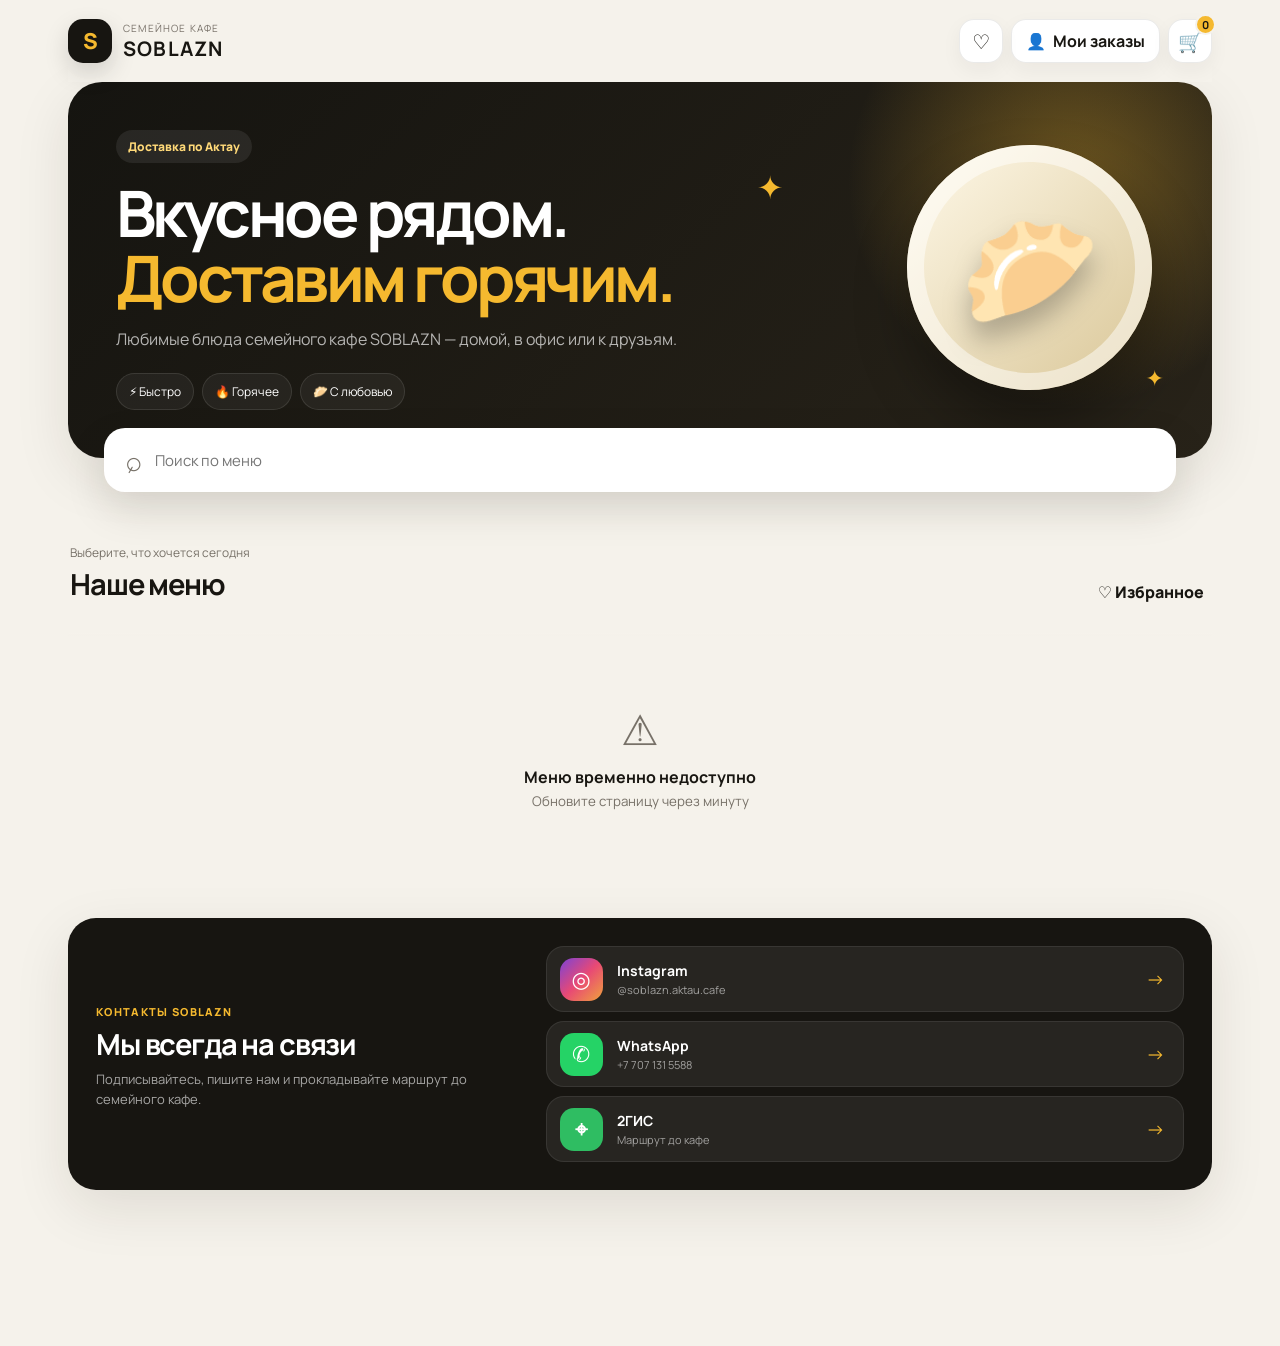
==== commit 0ef9b8fb: "Добавление ссылки на соцсети" ====
--- a/templates/index.html
+++ b/templates/index.html
@@ -47,6 +47,25 @@
 
       <nav id="cats" class="categories" aria-label="Категории"></nav>
       <section id="products" class="products" aria-live="polite"></section>
+
+      <section class="social-section" aria-labelledby="social-title">
+        <div class="social-copy">
+          <span>Контакты SOBLAZN</span>
+          <h2 id="social-title">Мы всегда на связи</h2>
+          <p>Подписывайтесь, пишите нам и прокладывайте маршрут до семейного кафе.</p>
+        </div>
+        <div class="social-links">
+          <a class="social-link instagram" href="https://www.instagram.com/soblazn.aktau.cafe?igsh=MWtvdGlsdGFoMXpyNw==" target="_blank" rel="noopener noreferrer" aria-label="Открыть Instagram SOBLAZN">
+            <span class="social-icon">◎</span><span><b>Instagram</b><small>@soblazn.aktau.cafe</small></span><i>→</i>
+          </a>
+          <a class="social-link whatsapp" href="https://wa.me/77071315588?text=%D0%97%D0%B4%D1%80%D0%B0%D0%B2%D1%81%D1%82%D0%B2%D1%83%D0%B9%D1%82%D0%B5!%20%D0%9F%D0%B8%D1%88%D1%83%20%D1%81%20%D1%81%D0%B0%D0%B9%D1%82%D0%B0%20SOBLAZN." target="_blank" rel="noopener noreferrer" aria-label="Написать SOBLAZN в WhatsApp">
+            <span class="social-icon">✆</span><span><b>WhatsApp</b><small>+7 707 131 5588</small></span><i>→</i>
+          </a>
+          <a class="social-link gis" href="https://2gis.kz/aktau/geo/70000001078923842/51.186751,43.635549" target="_blank" rel="noopener noreferrer" aria-label="Открыть SOBLAZN в 2ГИС">
+            <span class="social-icon">⌖</span><span><b>2ГИС</b><small>Маршрут до кафе</small></span><i>→</i>
+          </a>
+        </div>
+      </section>
     </main>
   </div>
 
--- a/static/style.css
+++ b/static/style.css
@@ -7,6 +7,8 @@
 .products{display:grid;grid-template-columns:repeat(4,1fr);gap:16px;padding:5px 0 30px}.product{min-width:0;background:#fff;border:1px solid rgba(24,22,17,.05);border-radius:23px;padding:11px;box-shadow:0 11px 32px rgba(39,31,16,.065);display:flex;flex-direction:column;transition:.22s}.product:hover{transform:translateY(-4px);box-shadow:0 20px 42px rgba(39,31,16,.11)}.thumb{height:172px;border-radius:18px;position:relative;overflow:hidden;background:linear-gradient(145deg,#fff7df,#ecd394);display:grid;place-items:center}.thumb img{width:100%;height:100%;object-fit:cover;display:block}.food-emoji{font-size:72px;filter:drop-shadow(0 15px 10px rgba(0,0,0,.18))}.thumb:after{content:"";position:absolute;left:20%;right:20%;bottom:18px;height:16px;border-radius:50%;background:rgba(46,32,4,.13);filter:blur(8px);z-index:0}.thumb img,.food-emoji{position:relative;z-index:1}.fav-btn{position:absolute;right:9px;top:9px;z-index:3;width:36px;height:36px;border-radius:12px;border:0;background:rgba(255,255,255,.9);backdrop-filter:blur(8px);font-size:20px;box-shadow:0 7px 18px rgba(0,0,0,.10)}.fav-btn.active{color:#e5484d}.badge{position:absolute;left:9px;top:9px;z-index:3;border-radius:99px;background:var(--dark);color:#fff;padding:7px 9px;font-size:10px;font-weight:800}.product-body{padding:2px 3px 1px;display:flex;flex-direction:column;flex:1}.product h3{font-size:15px;line-height:1.35;margin:12px 0 5px;min-height:40px}.product-desc{font-size:11px;color:var(--muted);line-height:1.45;min-height:31px;margin:0 0 9px}.product-foot{display:flex;align-items:center;justify-content:space-between;gap:8px;margin-top:auto}.price{font-size:18px;font-weight:800}.add{border:0;background:var(--gold);color:#17120a;border-radius:13px;height:42px;padding:0 14px;font-weight:800}.qty{display:grid;grid-template-columns:38px 32px 38px;align-items:center;background:#f3efe5;border-radius:13px;overflow:hidden}.qty button{height:42px;border:0;background:transparent;font-size:21px;font-weight:800}.qty b{text-align:center;font-size:14px}
 .cartbar{position:fixed;left:50%;bottom:max(17px,env(safe-area-inset-bottom));transform:translateX(-50%);z-index:40;width:min(650px,calc(100% - 28px));padding:10px 10px 10px 14px;border-radius:22px;background:var(--dark);color:#fff;display:flex;align-items:center;justify-content:space-between;box-shadow:0 22px 60px rgba(0,0,0,.32)}.cartbar-summary{display:flex;align-items:center;gap:10px}.cartbar-summary>span{width:43px;height:43px;border-radius:14px;background:rgba(255,255,255,.08);display:grid;place-items:center}.cartbar-summary b,.cartbar-summary small{display:block}.cartbar-summary small{font-size:12px;color:rgba(255,255,255,.62);margin-top:2px}.cartbar>button{border:0;border-radius:15px;background:var(--gold);color:#17120a;font-weight:800;padding:13px 17px}.cartbar>button span{margin-left:6px}
 .modal{position:fixed;inset:0;z-index:60;background:rgba(12,11,9,.62);backdrop-filter:blur(7px);display:flex;align-items:flex-end;justify-content:center;padding:18px}.sheet{width:min(680px,100%);max-height:91vh;overflow:auto;background:#fff;border-radius:29px 29px 22px 22px;padding:29px 22px 25px;position:relative;box-shadow:0 -22px 65px rgba(0,0,0,.24)}.sheet-handle{width:46px;height:5px;border-radius:5px;background:#dedbd4;position:absolute;top:10px;left:50%;transform:translateX(-50%)}.close{position:absolute;right:17px;top:17px;width:38px;height:38px;border-radius:13px;border:0;background:#f3f0e9;font-size:24px}.sheet h2{margin:7px 0 20px;font-size:25px}.cartrow{display:flex;justify-content:space-between;gap:14px;align-items:center;padding:14px 0;border-bottom:1px solid var(--line)}.cartrow small,.muted{color:var(--muted)}.cartrow>div:last-child{display:flex;align-items:center;gap:8px}.cartrow button{width:35px;height:35px;border:0;border-radius:11px;background:#f3efe5;font-size:19px}.totals{padding:15px 0}.totals>div{display:flex;justify-content:space-between;padding:7px 0}.totals .grand{font-size:19px;border-top:1px solid var(--line);margin-top:8px;padding-top:15px}.primary,.secondary{width:100%;border-radius:15px;padding:13px 15px;font-weight:800;text-align:center;text-decoration:none;display:block}.primary{border:0;background:var(--gold);color:#17120a}.secondary{border:1px solid var(--line);background:#fff;color:var(--ink);margin-top:8px}.form{display:grid;gap:10px}.form input,.form textarea,.form select{width:100%;border:1px solid var(--line);border-radius:14px;background:#faf9f6;padding:13px 14px;outline:0}.form textarea{min-height:82px;resize:vertical}.favorite-card,.order-history-card{border:1px solid var(--line);border-radius:17px;padding:14px;margin:10px 0}.favorite-card{display:flex;align-items:center;justify-content:space-between;gap:12px}.favorite-card button{border:0;background:var(--gold);border-radius:12px;padding:9px 12px;font-weight:800}.order-history-card>div:first-child{display:flex;justify-content:space-between;gap:10px}.order-history-card small{color:var(--muted)}.order-items{margin:10px 0}.order-items div,.order-history-total{display:flex;justify-content:space-between;gap:10px;padding:5px 0}.order-history-total{border-top:1px solid var(--line);padding-top:12px}.status-main{font-weight:800;font-size:18px;background:#f7f3e9;border-radius:14px;padding:14px}.track{display:grid;grid-template-columns:repeat(5,1fr);gap:4px;margin:18px 0}.trackstep{text-align:center;opacity:.35}.trackstep.done{opacity:1}.trackstep span{display:grid;place-items:center;width:38px;height:38px;margin:auto;border-radius:50%;background:#eee}.trackstep.done span{background:var(--gold)}.trackstep small{display:block;font-size:9px;margin-top:5px}.empty-state{grid-column:1/-1;text-align:center;padding:58px 20px;color:var(--muted)}.empty-state div{font-size:42px}.empty-state b,.empty-state small{display:block}.empty-state b{color:var(--ink);margin:8px 0 4px}
+
+.social-section{margin:20px 0 44px;padding:28px;border-radius:28px;background:var(--dark);color:#fff;display:grid;grid-template-columns:.8fr 1.2fr;gap:24px;align-items:center;box-shadow:var(--shadow)}.social-copy>span{font-size:11px;font-weight:800;letter-spacing:.12em;text-transform:uppercase;color:var(--gold)}.social-copy h2{font-size:29px;line-height:1.12;margin:7px 0 9px;letter-spacing:-.04em}.social-copy p{margin:0;color:rgba(255,255,255,.62);font-size:13px;line-height:1.55}.social-links{display:grid;gap:9px}.social-link{min-height:66px;border-radius:18px;padding:10px 13px;display:grid;grid-template-columns:46px 1fr 24px;align-items:center;gap:11px;color:#fff;text-decoration:none;background:rgba(255,255,255,.07);border:1px solid rgba(255,255,255,.08);transition:.2s}.social-link:hover{transform:translateY(-2px);background:rgba(255,255,255,.11)}.social-icon{width:43px;height:43px;border-radius:14px;display:grid;place-items:center;background:rgba(255,255,255,.12);font-size:22px;font-weight:800}.social-link b,.social-link small{display:block}.social-link b{font-size:14px}.social-link small{margin-top:2px;color:rgba(255,255,255,.57);font-size:11px}.social-link i{font-style:normal;font-size:19px;color:var(--gold)}.social-link.instagram .social-icon{background:linear-gradient(135deg,#7b43d6,#e84975,#f0a23c)}.social-link.whatsapp .social-icon{background:#25d366}.social-link.gis .social-icon{background:#2fbd62}
 @media(max-width:900px){.products{grid-template-columns:repeat(3,1fr)}.hero{padding:38px}.dish-orbit{width:210px;height:210px}.dish-orbit span{font-size:94px}}
-@media(max-width:650px){body{padding-bottom:100px}.app-shell{padding:0 12px}.topbar{height:72px}.brand-mark{width:40px;height:40px}.brand-copy strong{font-size:18px}.action-label{display:none}.pill-action{width:44px;padding:0;justify-content:center}.hero{min-height:292px;padding:30px 24px;grid-template-columns:1fr;border-radius:27px}.hero h1{font-size:37px}.hero p{font-size:13px;max-width:78%;line-height:1.5}.hero-visual{position:absolute;right:-62px;bottom:-66px;width:200px;height:200px;opacity:.58}.dish-orbit{width:190px;height:190px}.dish-orbit span{font-size:82px}.hero-visual i{display:none}.search-panel{padding:0 13px;margin-top:-26px}.search-field{height:57px;border-radius:18px}.menu-heading{margin-top:37px}.menu-heading h2{font-size:25px}.favorites-link{font-size:12px}.categories{top:71px;margin:0 -12px;padding-left:12px;padding-right:12px}.products{grid-template-columns:repeat(2,1fr);gap:10px}.product{padding:8px;border-radius:19px}.thumb{height:132px;border-radius:15px}.food-emoji{font-size:57px}.fav-btn{width:32px;height:32px;border-radius:10px}.badge{font-size:9px;padding:6px 8px}.product h3{font-size:13px;min-height:35px;margin-top:10px}.product-desc{display:none}.price{font-size:15px}.add{height:38px;padding:0 10px;font-size:12px}.qty{grid-template-columns:33px 27px 33px}.qty button{height:38px}.modal{padding:0}.sheet{border-radius:28px 28px 0 0;max-height:93vh;padding-bottom:max(25px,env(safe-area-inset-bottom))}}
+@media(max-width:650px){.social-section{margin:18px 0 32px;padding:21px 16px;border-radius:24px;grid-template-columns:1fr;gap:17px}.social-copy h2{font-size:24px}.social-links{gap:8px}.social-link{min-height:62px;padding:9px 11px;grid-template-columns:43px 1fr 22px}.social-icon{width:40px;height:40px;border-radius:13px}body{padding-bottom:100px}.app-shell{padding:0 12px}.topbar{height:72px}.brand-mark{width:40px;height:40px}.brand-copy strong{font-size:18px}.action-label{display:none}.pill-action{width:44px;padding:0;justify-content:center}.hero{min-height:292px;padding:30px 24px;grid-template-columns:1fr;border-radius:27px}.hero h1{font-size:37px}.hero p{font-size:13px;max-width:78%;line-height:1.5}.hero-visual{position:absolute;right:-62px;bottom:-66px;width:200px;height:200px;opacity:.58}.dish-orbit{width:190px;height:190px}.dish-orbit span{font-size:82px}.hero-visual i{display:none}.search-panel{padding:0 13px;margin-top:-26px}.search-field{height:57px;border-radius:18px}.menu-heading{margin-top:37px}.menu-heading h2{font-size:25px}.favorites-link{font-size:12px}.categories{top:71px;margin:0 -12px;padding-left:12px;padding-right:12px}.products{grid-template-columns:repeat(2,1fr);gap:10px}.product{padding:8px;border-radius:19px}.thumb{height:132px;border-radius:15px}.food-emoji{font-size:57px}.fav-btn{width:32px;height:32px;border-radius:10px}.badge{font-size:9px;padding:6px 8px}.product h3{font-size:13px;min-height:35px;margin-top:10px}.product-desc{display:none}.price{font-size:15px}.add{height:38px;padding:0 10px;font-size:12px}.qty{grid-template-columns:33px 27px 33px}.qty button{height:38px}.modal{padding:0}.sheet{border-radius:28px 28px 0 0;max-height:93vh;padding-bottom:max(25px,env(safe-area-inset-bottom))}}
 @media(max-width:365px){.hero h1{font-size:32px}.thumb{height:115px}.product-foot{align-items:flex-end}.add{padding:0 8px}.price{font-size:14px}}
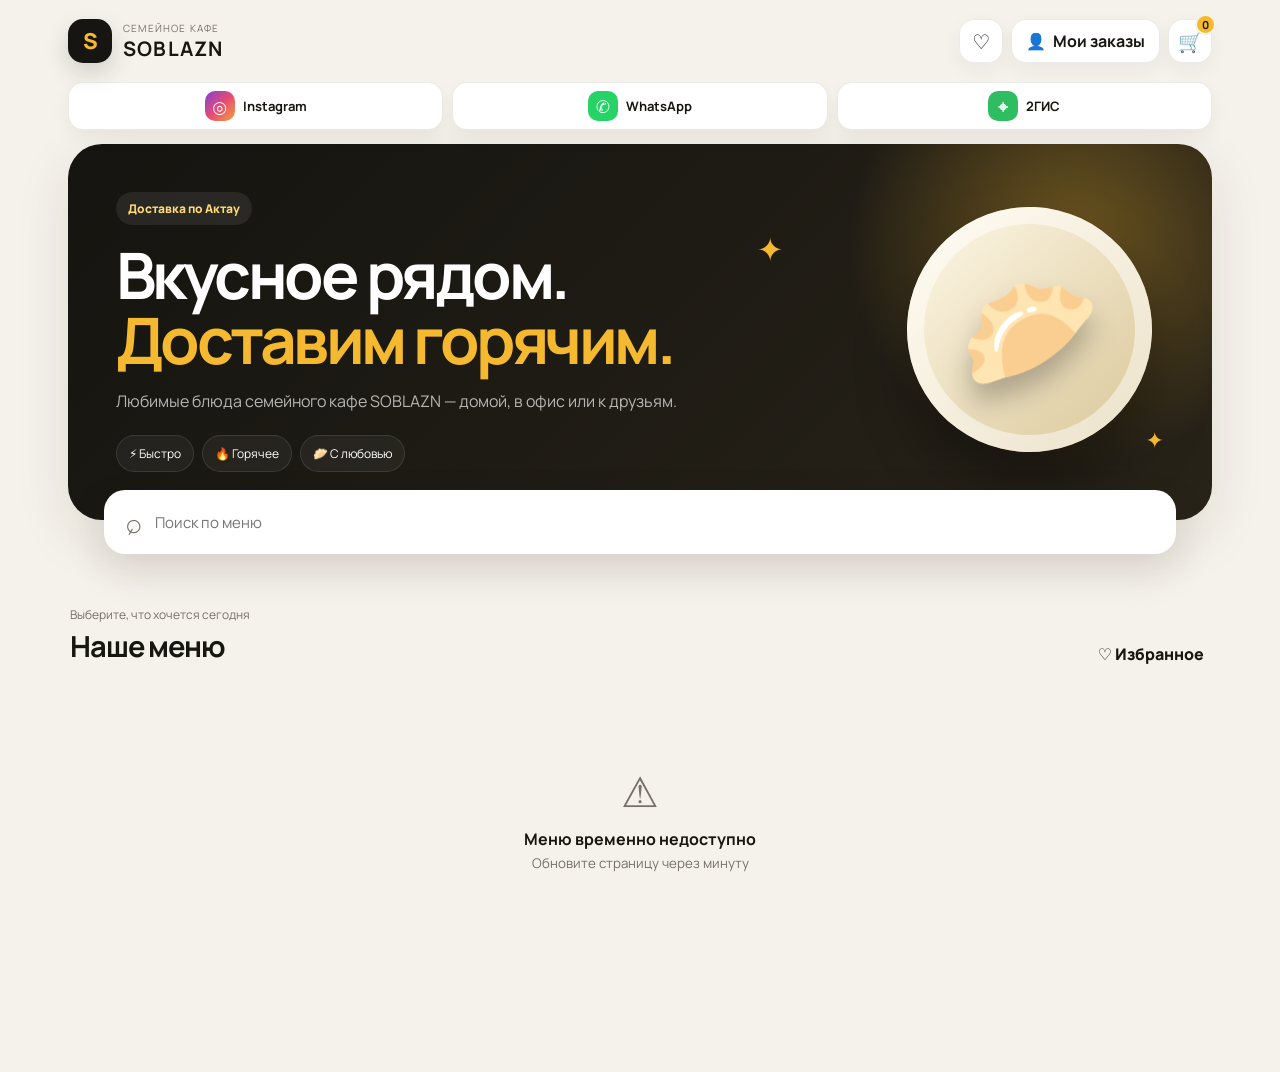
==== commit 7b973602: "Ссылки сверху" ====
--- a/templates/index.html
+++ b/templates/index.html
@@ -8,7 +8,7 @@
   <link rel="preconnect" href="https://fonts.googleapis.com">
   <link rel="preconnect" href="https://fonts.gstatic.com" crossorigin>
   <link href="https://fonts.googleapis.com/css2?family=Manrope:wght@400;500;600;700;800&display=swap" rel="stylesheet">
-  <link rel="stylesheet" href="/static/style.css?v=10.0.0">
+  <link rel="stylesheet" href="/static/style.css?v=10.1.0">
   <script src="https://telegram.org/js/telegram-web-app.js"></script>
 </head>
 <body>
@@ -24,6 +24,18 @@
         <button id="cartTop" class="round-action cart-action" aria-label="Корзина"><span>🛒</span><b id="cartCount">0</b></button>
       </div>
     </header>
+
+    <nav class="top-socials" aria-label="Контакты SOBLAZN">
+      <a class="top-social instagram" href="https://www.instagram.com/soblazn.aktau.cafe?igsh=MWtvdGlsdGFoMXpyNw==" target="_blank" rel="noopener noreferrer">
+        <span>◎</span><b>Instagram</b>
+      </a>
+      <a class="top-social whatsapp" href="https://wa.me/77071315588?text=%D0%97%D0%B4%D1%80%D0%B0%D0%B2%D1%81%D1%82%D0%B2%D1%83%D0%B9%D1%82%D0%B5!%20%D0%9F%D0%B8%D1%88%D1%83%20%D1%81%20%D1%81%D0%B0%D0%B9%D1%82%D0%B0%20SOBLAZN." target="_blank" rel="noopener noreferrer">
+        <span>✆</span><b>WhatsApp</b>
+      </a>
+      <a class="top-social gis" href="https://2gis.kz/aktau/geo/70000001078923842/51.186751,43.635549" target="_blank" rel="noopener noreferrer">
+        <span>⌖</span><b>2ГИС</b>
+      </a>
+    </nav>
 
     <main id="top">
       <section class="hero">
@@ -48,24 +60,7 @@
       <nav id="cats" class="categories" aria-label="Категории"></nav>
       <section id="products" class="products" aria-live="polite"></section>
 
-      <section class="social-section" aria-labelledby="social-title">
-        <div class="social-copy">
-          <span>Контакты SOBLAZN</span>
-          <h2 id="social-title">Мы всегда на связи</h2>
-          <p>Подписывайтесь, пишите нам и прокладывайте маршрут до семейного кафе.</p>
-        </div>
-        <div class="social-links">
-          <a class="social-link instagram" href="https://www.instagram.com/soblazn.aktau.cafe?igsh=MWtvdGlsdGFoMXpyNw==" target="_blank" rel="noopener noreferrer" aria-label="Открыть Instagram SOBLAZN">
-            <span class="social-icon">◎</span><span><b>Instagram</b><small>@soblazn.aktau.cafe</small></span><i>→</i>
-          </a>
-          <a class="social-link whatsapp" href="https://wa.me/77071315588?text=%D0%97%D0%B4%D1%80%D0%B0%D0%B2%D1%81%D1%82%D0%B2%D1%83%D0%B9%D1%82%D0%B5!%20%D0%9F%D0%B8%D1%88%D1%83%20%D1%81%20%D1%81%D0%B0%D0%B9%D1%82%D0%B0%20SOBLAZN." target="_blank" rel="noopener noreferrer" aria-label="Написать SOBLAZN в WhatsApp">
-            <span class="social-icon">✆</span><span><b>WhatsApp</b><small>+7 707 131 5588</small></span><i>→</i>
-          </a>
-          <a class="social-link gis" href="https://2gis.kz/aktau/geo/70000001078923842/51.186751,43.635549" target="_blank" rel="noopener noreferrer" aria-label="Открыть SOBLAZN в 2ГИС">
-            <span class="social-icon">⌖</span><span><b>2ГИС</b><small>Маршрут до кафе</small></span><i>→</i>
-          </a>
-        </div>
-      </section>
+
     </main>
   </div>
 
--- a/static/style.css
+++ b/static/style.css
@@ -8,7 +8,9 @@
 .cartbar{position:fixed;left:50%;bottom:max(17px,env(safe-area-inset-bottom));transform:translateX(-50%);z-index:40;width:min(650px,calc(100% - 28px));padding:10px 10px 10px 14px;border-radius:22px;background:var(--dark);color:#fff;display:flex;align-items:center;justify-content:space-between;box-shadow:0 22px 60px rgba(0,0,0,.32)}.cartbar-summary{display:flex;align-items:center;gap:10px}.cartbar-summary>span{width:43px;height:43px;border-radius:14px;background:rgba(255,255,255,.08);display:grid;place-items:center}.cartbar-summary b,.cartbar-summary small{display:block}.cartbar-summary small{font-size:12px;color:rgba(255,255,255,.62);margin-top:2px}.cartbar>button{border:0;border-radius:15px;background:var(--gold);color:#17120a;font-weight:800;padding:13px 17px}.cartbar>button span{margin-left:6px}
 .modal{position:fixed;inset:0;z-index:60;background:rgba(12,11,9,.62);backdrop-filter:blur(7px);display:flex;align-items:flex-end;justify-content:center;padding:18px}.sheet{width:min(680px,100%);max-height:91vh;overflow:auto;background:#fff;border-radius:29px 29px 22px 22px;padding:29px 22px 25px;position:relative;box-shadow:0 -22px 65px rgba(0,0,0,.24)}.sheet-handle{width:46px;height:5px;border-radius:5px;background:#dedbd4;position:absolute;top:10px;left:50%;transform:translateX(-50%)}.close{position:absolute;right:17px;top:17px;width:38px;height:38px;border-radius:13px;border:0;background:#f3f0e9;font-size:24px}.sheet h2{margin:7px 0 20px;font-size:25px}.cartrow{display:flex;justify-content:space-between;gap:14px;align-items:center;padding:14px 0;border-bottom:1px solid var(--line)}.cartrow small,.muted{color:var(--muted)}.cartrow>div:last-child{display:flex;align-items:center;gap:8px}.cartrow button{width:35px;height:35px;border:0;border-radius:11px;background:#f3efe5;font-size:19px}.totals{padding:15px 0}.totals>div{display:flex;justify-content:space-between;padding:7px 0}.totals .grand{font-size:19px;border-top:1px solid var(--line);margin-top:8px;padding-top:15px}.primary,.secondary{width:100%;border-radius:15px;padding:13px 15px;font-weight:800;text-align:center;text-decoration:none;display:block}.primary{border:0;background:var(--gold);color:#17120a}.secondary{border:1px solid var(--line);background:#fff;color:var(--ink);margin-top:8px}.form{display:grid;gap:10px}.form input,.form textarea,.form select{width:100%;border:1px solid var(--line);border-radius:14px;background:#faf9f6;padding:13px 14px;outline:0}.form textarea{min-height:82px;resize:vertical}.favorite-card,.order-history-card{border:1px solid var(--line);border-radius:17px;padding:14px;margin:10px 0}.favorite-card{display:flex;align-items:center;justify-content:space-between;gap:12px}.favorite-card button{border:0;background:var(--gold);border-radius:12px;padding:9px 12px;font-weight:800}.order-history-card>div:first-child{display:flex;justify-content:space-between;gap:10px}.order-history-card small{color:var(--muted)}.order-items{margin:10px 0}.order-items div,.order-history-total{display:flex;justify-content:space-between;gap:10px;padding:5px 0}.order-history-total{border-top:1px solid var(--line);padding-top:12px}.status-main{font-weight:800;font-size:18px;background:#f7f3e9;border-radius:14px;padding:14px}.track{display:grid;grid-template-columns:repeat(5,1fr);gap:4px;margin:18px 0}.trackstep{text-align:center;opacity:.35}.trackstep.done{opacity:1}.trackstep span{display:grid;place-items:center;width:38px;height:38px;margin:auto;border-radius:50%;background:#eee}.trackstep.done span{background:var(--gold)}.trackstep small{display:block;font-size:9px;margin-top:5px}.empty-state{grid-column:1/-1;text-align:center;padding:58px 20px;color:var(--muted)}.empty-state div{font-size:42px}.empty-state b,.empty-state small{display:block}.empty-state b{color:var(--ink);margin:8px 0 4px}
 
+
+.top-socials{display:flex;gap:9px;margin:0 0 14px;position:relative;z-index:25}.top-social{flex:1;min-height:48px;border-radius:15px;padding:8px 12px;display:flex;align-items:center;justify-content:center;gap:8px;text-decoration:none;color:var(--ink);background:#fff;border:1px solid var(--line);box-shadow:0 7px 20px rgba(30,25,16,.05);font-size:13px;font-weight:800;transition:.2s}.top-social:hover{transform:translateY(-2px);box-shadow:0 12px 26px rgba(30,25,16,.09)}.top-social span{width:30px;height:30px;border-radius:10px;display:grid;place-items:center;color:#fff;font-size:17px}.top-social.instagram span{background:linear-gradient(135deg,#7b43d6,#e84975,#f0a23c)}.top-social.whatsapp span{background:#25d366}.top-social.gis span{background:#2fbd62}
 .social-section{margin:20px 0 44px;padding:28px;border-radius:28px;background:var(--dark);color:#fff;display:grid;grid-template-columns:.8fr 1.2fr;gap:24px;align-items:center;box-shadow:var(--shadow)}.social-copy>span{font-size:11px;font-weight:800;letter-spacing:.12em;text-transform:uppercase;color:var(--gold)}.social-copy h2{font-size:29px;line-height:1.12;margin:7px 0 9px;letter-spacing:-.04em}.social-copy p{margin:0;color:rgba(255,255,255,.62);font-size:13px;line-height:1.55}.social-links{display:grid;gap:9px}.social-link{min-height:66px;border-radius:18px;padding:10px 13px;display:grid;grid-template-columns:46px 1fr 24px;align-items:center;gap:11px;color:#fff;text-decoration:none;background:rgba(255,255,255,.07);border:1px solid rgba(255,255,255,.08);transition:.2s}.social-link:hover{transform:translateY(-2px);background:rgba(255,255,255,.11)}.social-icon{width:43px;height:43px;border-radius:14px;display:grid;place-items:center;background:rgba(255,255,255,.12);font-size:22px;font-weight:800}.social-link b,.social-link small{display:block}.social-link b{font-size:14px}.social-link small{margin-top:2px;color:rgba(255,255,255,.57);font-size:11px}.social-link i{font-style:normal;font-size:19px;color:var(--gold)}.social-link.instagram .social-icon{background:linear-gradient(135deg,#7b43d6,#e84975,#f0a23c)}.social-link.whatsapp .social-icon{background:#25d366}.social-link.gis .social-icon{background:#2fbd62}
 @media(max-width:900px){.products{grid-template-columns:repeat(3,1fr)}.hero{padding:38px}.dish-orbit{width:210px;height:210px}.dish-orbit span{font-size:94px}}
-@media(max-width:650px){.social-section{margin:18px 0 32px;padding:21px 16px;border-radius:24px;grid-template-columns:1fr;gap:17px}.social-copy h2{font-size:24px}.social-links{gap:8px}.social-link{min-height:62px;padding:9px 11px;grid-template-columns:43px 1fr 22px}.social-icon{width:40px;height:40px;border-radius:13px}body{padding-bottom:100px}.app-shell{padding:0 12px}.topbar{height:72px}.brand-mark{width:40px;height:40px}.brand-copy strong{font-size:18px}.action-label{display:none}.pill-action{width:44px;padding:0;justify-content:center}.hero{min-height:292px;padding:30px 24px;grid-template-columns:1fr;border-radius:27px}.hero h1{font-size:37px}.hero p{font-size:13px;max-width:78%;line-height:1.5}.hero-visual{position:absolute;right:-62px;bottom:-66px;width:200px;height:200px;opacity:.58}.dish-orbit{width:190px;height:190px}.dish-orbit span{font-size:82px}.hero-visual i{display:none}.search-panel{padding:0 13px;margin-top:-26px}.search-field{height:57px;border-radius:18px}.menu-heading{margin-top:37px}.menu-heading h2{font-size:25px}.favorites-link{font-size:12px}.categories{top:71px;margin:0 -12px;padding-left:12px;padding-right:12px}.products{grid-template-columns:repeat(2,1fr);gap:10px}.product{padding:8px;border-radius:19px}.thumb{height:132px;border-radius:15px}.food-emoji{font-size:57px}.fav-btn{width:32px;height:32px;border-radius:10px}.badge{font-size:9px;padding:6px 8px}.product h3{font-size:13px;min-height:35px;margin-top:10px}.product-desc{display:none}.price{font-size:15px}.add{height:38px;padding:0 10px;font-size:12px}.qty{grid-template-columns:33px 27px 33px}.qty button{height:38px}.modal{padding:0}.sheet{border-radius:28px 28px 0 0;max-height:93vh;padding-bottom:max(25px,env(safe-area-inset-bottom))}}
+@media(max-width:650px){.top-socials{gap:7px;margin-bottom:10px}.top-social{min-height:44px;padding:6px 7px;border-radius:13px;font-size:11px;gap:5px}.top-social span{width:28px;height:28px;border-radius:9px;font-size:15px}.social-section{margin:18px 0 32px;padding:21px 16px;border-radius:24px;grid-template-columns:1fr;gap:17px}.social-copy h2{font-size:24px}.social-links{gap:8px}.social-link{min-height:62px;padding:9px 11px;grid-template-columns:43px 1fr 22px}.social-icon{width:40px;height:40px;border-radius:13px}body{padding-bottom:100px}.app-shell{padding:0 12px}.topbar{height:72px}.brand-mark{width:40px;height:40px}.brand-copy strong{font-size:18px}.action-label{display:none}.pill-action{width:44px;padding:0;justify-content:center}.hero{min-height:292px;padding:30px 24px;grid-template-columns:1fr;border-radius:27px}.hero h1{font-size:37px}.hero p{font-size:13px;max-width:78%;line-height:1.5}.hero-visual{position:absolute;right:-62px;bottom:-66px;width:200px;height:200px;opacity:.58}.dish-orbit{width:190px;height:190px}.dish-orbit span{font-size:82px}.hero-visual i{display:none}.search-panel{padding:0 13px;margin-top:-26px}.search-field{height:57px;border-radius:18px}.menu-heading{margin-top:37px}.menu-heading h2{font-size:25px}.favorites-link{font-size:12px}.categories{top:71px;margin:0 -12px;padding-left:12px;padding-right:12px}.products{grid-template-columns:repeat(2,1fr);gap:10px}.product{padding:8px;border-radius:19px}.thumb{height:132px;border-radius:15px}.food-emoji{font-size:57px}.fav-btn{width:32px;height:32px;border-radius:10px}.badge{font-size:9px;padding:6px 8px}.product h3{font-size:13px;min-height:35px;margin-top:10px}.product-desc{display:none}.price{font-size:15px}.add{height:38px;padding:0 10px;font-size:12px}.qty{grid-template-columns:33px 27px 33px}.qty button{height:38px}.modal{padding:0}.sheet{border-radius:28px 28px 0 0;max-height:93vh;padding-bottom:max(25px,env(safe-area-inset-bottom))}}
 @media(max-width:365px){.hero h1{font-size:32px}.thumb{height:115px}.product-foot{align-items:flex-end}.add{padding:0 8px}.price{font-size:14px}}
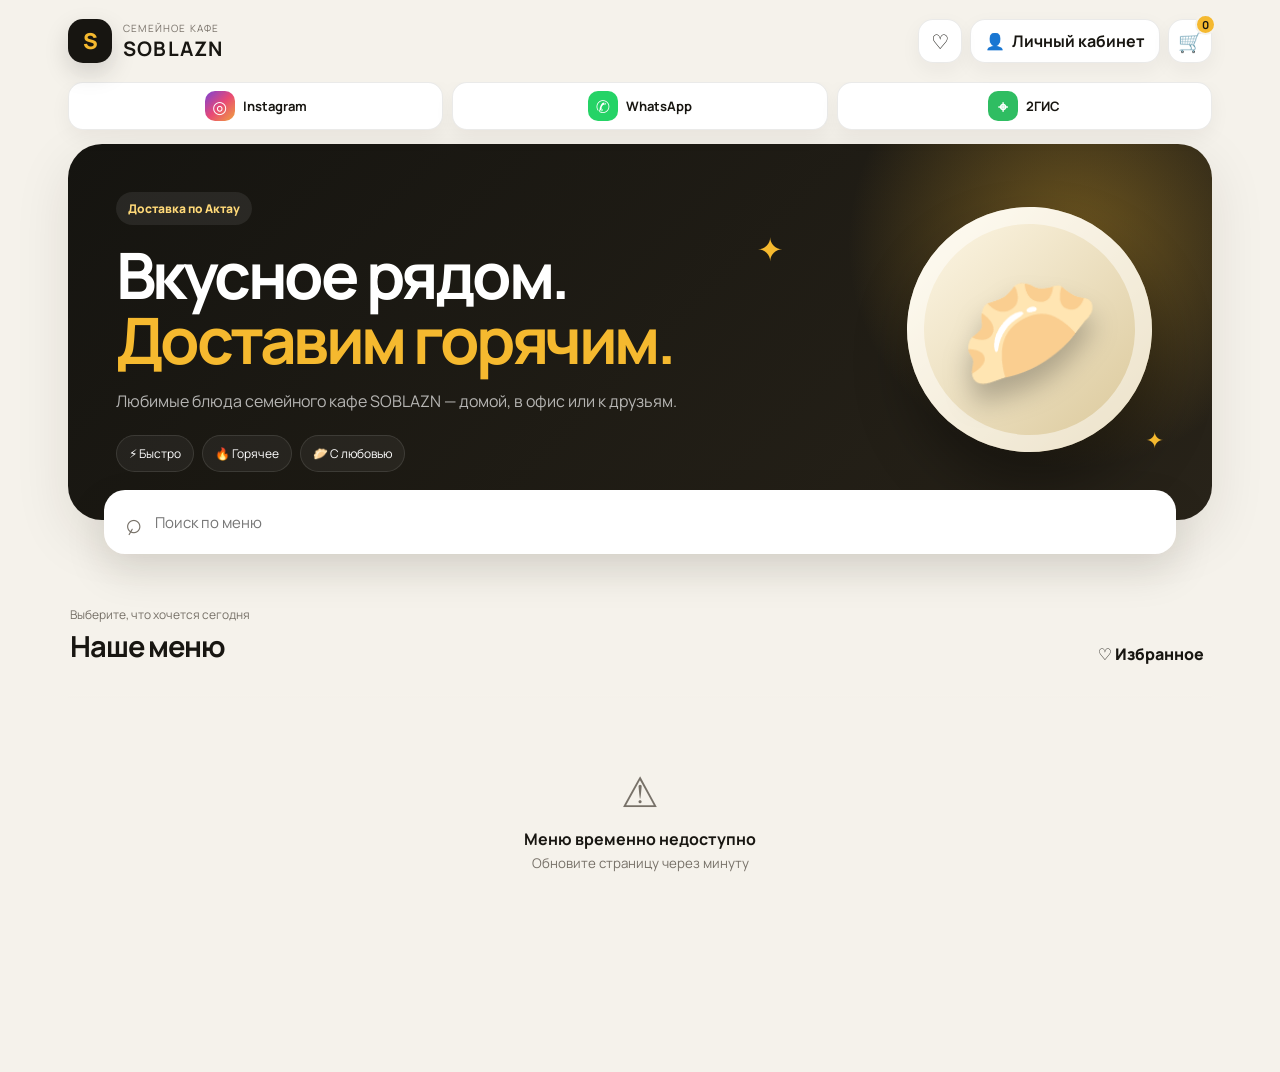
==== commit defc33cc: "Добавлен личный кабинет гостя" ====
--- a/templates/index.html
+++ b/templates/index.html
@@ -8,7 +8,7 @@
   <link rel="preconnect" href="https://fonts.googleapis.com">
   <link rel="preconnect" href="https://fonts.gstatic.com" crossorigin>
   <link href="https://fonts.googleapis.com/css2?family=Manrope:wght@400;500;600;700;800&display=swap" rel="stylesheet">
-  <link rel="stylesheet" href="/static/style.css?v=10.1.0">
+  <link rel="stylesheet" href="/static/style.css?v=10.2.0">
   <script src="https://telegram.org/js/telegram-web-app.js"></script>
 </head>
 <body>
@@ -20,7 +20,7 @@
       </a>
       <div class="header-actions">
         <button class="round-action" onclick="showFavorites()" aria-label="Избранное">♡</button>
-        <button id="ordersTop" class="pill-action" onclick="showMyOrders()"><span>👤</span><span class="action-label">Мои заказы</span></button>
+        <button id="profileTop" class="pill-action" onclick="showProfile()"><span>👤</span><span id="profileLabel" class="action-label">Личный кабинет</span></button>
         <button id="cartTop" class="round-action cart-action" aria-label="Корзина"><span>🛒</span><b id="cartCount">0</b></button>
       </div>
     </header>
@@ -73,6 +73,6 @@
     <section class="sheet"><div class="sheet-handle"></div><button class="close" onclick="closeModal()" aria-label="Закрыть">×</button><div id="modalBody"></div></section>
   </div>
 
-  <script src="/static/app.js?v=10.0.0"></script>
+  <script src="/static/app.js?v=10.2.0"></script>
 </body>
 </html>
--- a/static/style.css
+++ b/static/style.css
@@ -14,3 +14,9 @@
 @media(max-width:900px){.products{grid-template-columns:repeat(3,1fr)}.hero{padding:38px}.dish-orbit{width:210px;height:210px}.dish-orbit span{font-size:94px}}
 @media(max-width:650px){.top-socials{gap:7px;margin-bottom:10px}.top-social{min-height:44px;padding:6px 7px;border-radius:13px;font-size:11px;gap:5px}.top-social span{width:28px;height:28px;border-radius:9px;font-size:15px}.social-section{margin:18px 0 32px;padding:21px 16px;border-radius:24px;grid-template-columns:1fr;gap:17px}.social-copy h2{font-size:24px}.social-links{gap:8px}.social-link{min-height:62px;padding:9px 11px;grid-template-columns:43px 1fr 22px}.social-icon{width:40px;height:40px;border-radius:13px}body{padding-bottom:100px}.app-shell{padding:0 12px}.topbar{height:72px}.brand-mark{width:40px;height:40px}.brand-copy strong{font-size:18px}.action-label{display:none}.pill-action{width:44px;padding:0;justify-content:center}.hero{min-height:292px;padding:30px 24px;grid-template-columns:1fr;border-radius:27px}.hero h1{font-size:37px}.hero p{font-size:13px;max-width:78%;line-height:1.5}.hero-visual{position:absolute;right:-62px;bottom:-66px;width:200px;height:200px;opacity:.58}.dish-orbit{width:190px;height:190px}.dish-orbit span{font-size:82px}.hero-visual i{display:none}.search-panel{padding:0 13px;margin-top:-26px}.search-field{height:57px;border-radius:18px}.menu-heading{margin-top:37px}.menu-heading h2{font-size:25px}.favorites-link{font-size:12px}.categories{top:71px;margin:0 -12px;padding-left:12px;padding-right:12px}.products{grid-template-columns:repeat(2,1fr);gap:10px}.product{padding:8px;border-radius:19px}.thumb{height:132px;border-radius:15px}.food-emoji{font-size:57px}.fav-btn{width:32px;height:32px;border-radius:10px}.badge{font-size:9px;padding:6px 8px}.product h3{font-size:13px;min-height:35px;margin-top:10px}.product-desc{display:none}.price{font-size:15px}.add{height:38px;padding:0 10px;font-size:12px}.qty{grid-template-columns:33px 27px 33px}.qty button{height:38px}.modal{padding:0}.sheet{border-radius:28px 28px 0 0;max-height:93vh;padding-bottom:max(25px,env(safe-area-inset-bottom))}}
 @media(max-width:365px){.hero h1{font-size:32px}.thumb{height:115px}.product-foot{align-items:flex-end}.add{padding:0 8px}.price{font-size:14px}}
+
+/* Личный кабинет гостя */
+.profile-head{display:flex;align-items:center;gap:14px;margin:2px 0 20px}.profile-head h2{margin:2px 0 2px}.profile-head p,.profile-head small{margin:0;color:var(--muted)}.profile-avatar{width:58px;height:58px;flex:0 0 58px;border-radius:20px;background:var(--gold);display:grid;place-items:center;font-size:25px;font-weight:800;color:#17120a}.profile-grid{display:grid;grid-template-columns:1fr 1fr;gap:10px;margin-bottom:22px}.profile-grid button{border:1px solid var(--line);background:#faf9f6;border-radius:18px;padding:17px;text-align:left}.profile-grid span,.profile-grid b,.profile-grid small{display:block}.profile-grid span{font-size:25px;margin-bottom:12px}.profile-grid b{font-size:14px}.profile-grid small{font-size:10px;color:var(--muted);margin-top:4px}.profile-section{border-top:1px solid var(--line);padding-top:18px;margin-top:8px}.profile-section-title{display:flex;align-items:center;justify-content:space-between;gap:12px}.profile-section-title h3{margin:0;font-size:17px}.profile-section-title button{border:0;background:transparent;color:#806215;font-weight:800}.address-card{width:100%;display:flex;align-items:center;gap:10px;text-align:left;border:1px solid var(--line);background:#fff;border-radius:15px;padding:13px;margin-top:9px}.address-card span{font-size:20px}.address-card b{font-size:13px}.checkout-profile{background:#f7f3e9;border-radius:14px;padding:12px 14px;margin-bottom:10px;font-size:13px}
+
+/* Личный кабинет гостя */
+.profile-head{display:flex;align-items:center;gap:14px;margin:2px 0 20px}.profile-head h2{margin:2px 0 2px}.profile-head p,.profile-head small{margin:0;color:var(--muted)}.profile-avatar{width:58px;height:58px;flex:0 0 58px;border-radius:20px;background:var(--gold);display:grid;place-items:center;font-size:25px;font-weight:800;color:#17120a}.profile-grid{display:grid;grid-template-columns:1fr 1fr;gap:10px;margin-bottom:22px}.profile-grid button{border:1px solid var(--line);background:#faf9f6;border-radius:18px;padding:17px;text-align:left}.profile-grid span,.profile-grid b,.profile-grid small{display:block}.profile-grid span{font-size:25px;margin-bottom:12px}.profile-grid b{font-size:14px}.profile-grid small{font-size:10px;color:var(--muted);margin-top:4px}.profile-section{border-top:1px solid var(--line);padding-top:18px;margin-top:8px}.profile-section-title{display:flex;align-items:center;justify-content:space-between;gap:12px}.profile-section-title h3{margin:0;font-size:17px}.profile-section-title button{border:0;background:transparent;color:#806215;font-weight:800}.address-card{width:100%;display:flex;align-items:center;gap:10px;text-align:left;border:1px solid var(--line);background:#fff;border-radius:15px;padding:13px;margin-top:9px}.address-card span{font-size:20px}.address-card b{font-size:13px}.checkout-profile{background:#f7f3e9;border-radius:14px;padding:12px 14px;margin-bottom:10px;font-size:13px}
